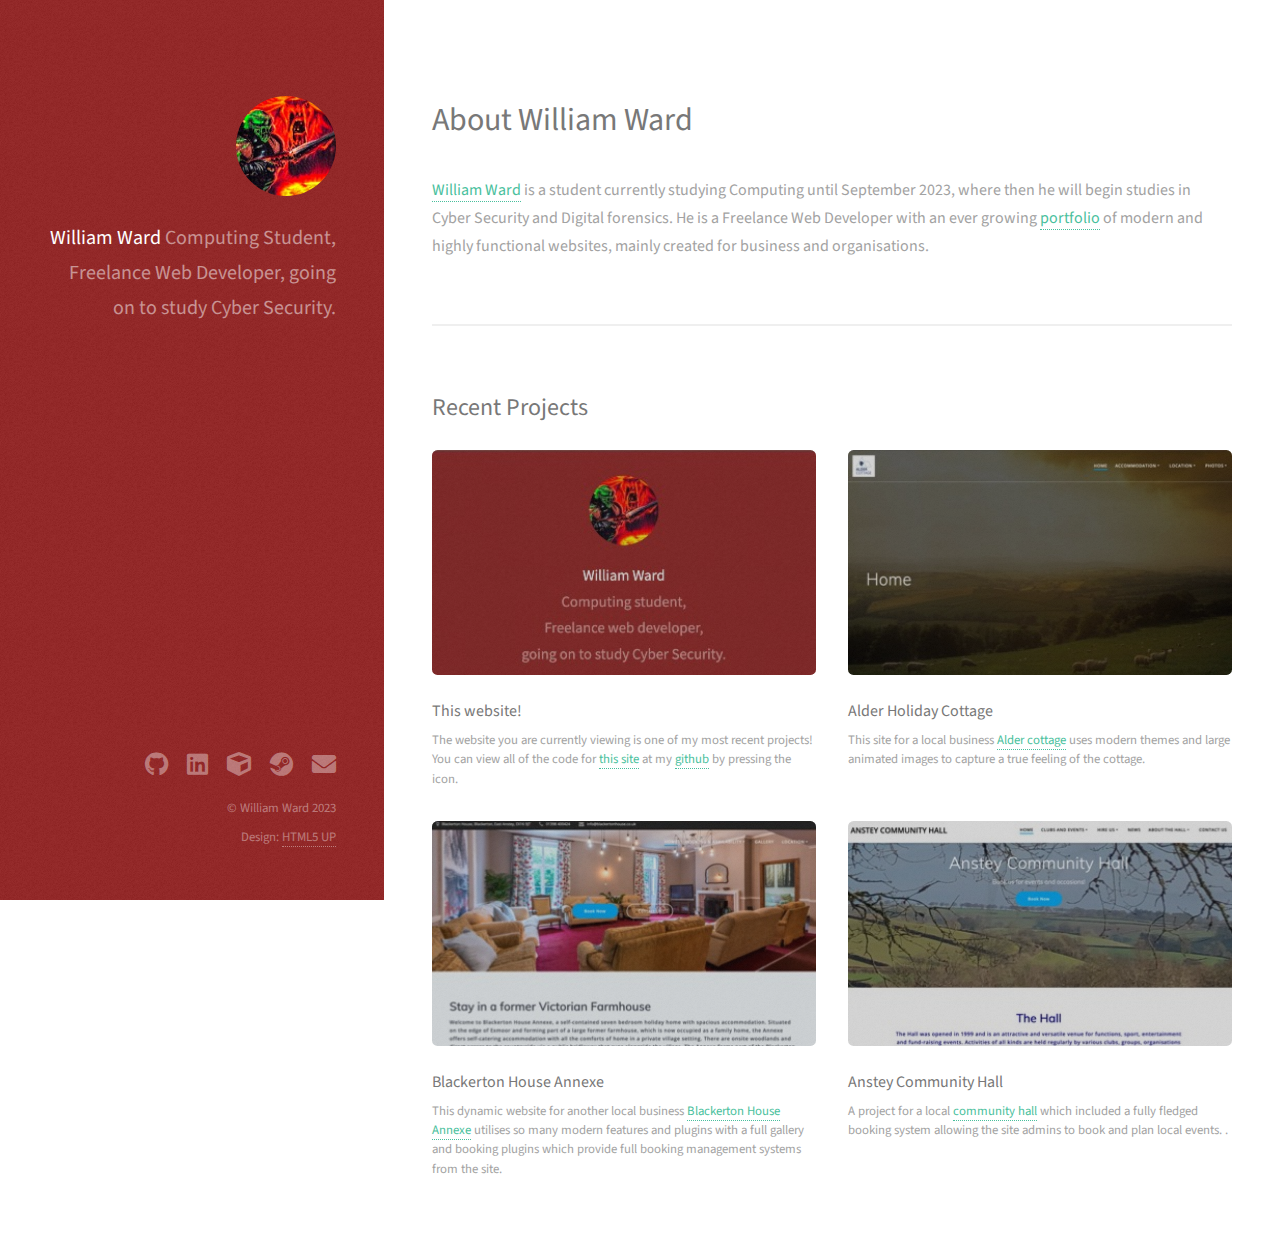
==== index.html @ eea287c0 "Update: Dark mode and icons" ====
<!DOCTYPE HTML>
<html>
	<head>
		<title>William Ward</title>
		<meta charset="utf-8" />
		<meta name="viewport" content="width=device-width, initial-scale=1, user-scalable=no" />
		<link rel="stylesheet" href="assets/css/main.css" />
	</head>
	<body class="is-preload">

		<!-- Header -->
			<header id="header">
				<div class="inner">
					<a href="#" class="image avatar"><img src="images/avatar.jpg" alt="" /></a>
					<h1><strong>William Ward</strong> <br />
					Computing Student, <br />
					Freelance Web Developer, <br />
					going on to study Cyber Security.</h1>
				</div>
			</header>

		<!-- Main -->
			<div id="main">

				<!-- One -->
					<section id="one">
						<header class="major">
							<h2>About William Ward</h2>
						</header>
						<p> <a href="https://www.linkedin.com/in/william-ward-685737277/" target="_blank" >William Ward</a> is a student currently studying Computing until September 2023, where then he will begin studies in Cyber Security and Digital forensics. He is a Freelance Web Developer with an ever growing <a href="#two">portfolio</a> of modern and highly functional websites, mainly created for business and organisations.</p>
					</section>

				<!-- Two -->
					<section id="two">
						<h2>Recent Projects</h2>
						<div class="row">
							<article class="col-6 col-12-xsmall work-item">
								<a href="images/fulls/full-thissite.jpeg" class="image fit thumb"><img src="images/thumbs/thumb-thissite.jpg" alt="This website" /></a>
								<h3>This website!</h3>
								<p>The website you are currently viewing is one of my most recent projects!<br />
								You can view all of the code for <a href="https://github.com/GrandFalloutBoy/site.will" target="_blank" >this site</a> at my <a href="https://github.com/GrandFalloutBoy" target="_blank" >github</a> by pressing the icon. </p>
							</article>
							<article class="col-6 col-12-xsmall work-item">
								<a href="images/fulls/full-alder.jpeg" class="image fit thumb"><img src="images/thumbs/thumb-alder.jpeg" alt="" /></a>
								<h3>Alder Holiday Cottage</h3>
								<p>This site for a local business <a href="https://alder-cottage.co.uk/" target="_blank" >Alder cottage</a> uses modern themes and large animated images to capture a true feeling of the cottage.</p>
							</article>
							<article class="col-6 col-12-xsmall work-item">
								<a href="images/fulls/full-blackerton.jpeg" class="image fit thumb"><img src="images/thumbs/thumb-blackerton.jpeg" alt="" /></a>
								<h3>Blackerton House Annexe</h3>
								<p>This dynamic website for another local business <a href="https://blackertonhouse.co.uk/" target="_blank" >Blackerton House Annexe</a> utilises so many modern features and plugins with a full gallery and booking plugins which provide full booking management systems from the site.</p>
							</article>
							<article class="col-6 col-12-xsmall work-item">
								<a href="images/fulls/full-anstey.jpeg" class="image fit thumb"><img src="images/thumbs/thumb-anstey.jpeg" alt="" /></a>
								<h3>Anstey Community Hall</h3>
								<p>A project for a local <a href="https://ansteycommunityhall.co.uk/" target="_blank">community hall</a> which included a fully fledged booking system allowing the site admins to book and plan local events. .</p>
							</article>
						</div>
					</section>
			</div>
		<!-- Footer -->
			<footer id="footer">
				<div class="inner">
					<script src="https://tryhackme.com/badge/921091"></script>
					<ul class="icons">
						<li><a href="https://github.com/GrandFalloutBoy" target="_blank"  class="icon brands fa-github"><span class="label">Github</span></a></li>
						<li><a href="https://www.linkedin.com/in/william-ward-685737277/" target="_blank"  class="icon brands fa-linkedin"><span class="label">Linkedin</span></a></li>
						<li><a href="https://app.hackthebox.com/profile/1517595" target="_blank"  class="icon solid fa-cube"><span class="label">HackTheBox</span></a></li>
						<li><a href="https://steamcommunity.com/id/GrandFalloutBoy/" target="_blank"  class="icon brands fa-steam"><span class="label">Steam</span></a></li>
						<li><a href="mailto:contact@willw.uk" target="_blank"  class="icon solid fa-envelope"><span class="label">Email</span></a></li>
					</ul>
					<ul class="copyright">
						<li>&copy; William Ward 2023</li><li>Design: <a href="http://html5up.net" target="_blank" >HTML5 UP</a></li>
					</ul>
				</div>
			</footer>

		<!-- Scripts -->
			<script src="assets/js/jquery.min.js"></script>
			<script src="assets/js/jquery.poptrox.min.js"></script>
			<script src="assets/js/browser.min.js"></script>
			<script src="assets/js/breakpoints.min.js"></script>
			<script src="assets/js/util.js"></script>
			<script src="assets/js/main.js"></script>

	</body>
</html>
---- assets/css/main.css ----
@import url("fontawesome-all.min.css");
@import url("https://fonts.googleapis.com/css?family=Source+Sans+Pro:400,400italic");


html, body, div, span, applet, object,
iframe, h1, h2, h3, h4, h5, h6, p, blockquote,
pre, a, abbr, acronym, address, big, cite,
code, del, dfn, em, img, ins, kbd, q, s, samp,
small, strike, strong, sub, sup, tt, var, b,
u, i, center, dl, dt, dd, ol, ul, li, fieldset,
form, label, legend, table, caption, tbody,
tfoot, thead, tr, th, td, article, aside,
canvas, details, embed, figure, figcaption,
footer, header, hgroup, menu, nav, output, ruby,
section, summary, time, mark, audio, video {
	margin: 0;
	padding: 0;
	border: 0;
	font-size: 100%;
	font: inherit;
	vertical-align: baseline;
	scroll-behavior: smooth;}

article, aside, details, figcaption, figure,
footer, header, hgroup, menu, nav, section {
	display: block;}

body {
	line-height: 1;
}

ol, ul {
	list-style: none;
}

blockquote, q {
	quotes: none;
}

	blockquote:before, blockquote:after, q:before, q:after {
		content: '';
		content: none;
	}

table {
	border-collapse: collapse;
	border-spacing: 0;
}

body {
	-webkit-text-size-adjust: none;
}

mark {
	background-color: transparent;
	color: inherit;
}

input::-moz-focus-inner {
	border: 0;
	padding: 0;
}

input, select, textarea {
	-moz-appearance: none;
	-webkit-appearance: none;
	-ms-appearance: none;
	appearance: none;
}

/* Basic */

	html {
		box-sizing: border-box;
	}

	*, *:before, *:after {
		box-sizing: inherit;
	}

	body {
		background: #ffffff;
	}
	@media (prefers-color-scheme: dark) {
		body {
		  color: #eee;
		  background: #121212;
		}

		a {
		  color: #809fff;
		}
	  }

		body.is-preload *, body.is-preload *:before, body.is-preload *:after {
			-moz-animation: none !important;
			-webkit-animation: none !important;
			-ms-animation: none !important;
			animation: none !important;
			-moz-transition: none !important;
			-webkit-transition: none !important;
			-ms-transition: none !important;
			transition: none !important;
		}

	body, input, select, textarea {
		color: #a2a2a2;
		font-family: "Source Sans Pro", Helvetica, sans-serif;
		font-size: 16pt;
		font-weight: 400;
		line-height: 1.75em;
	}

	a {
		-moz-transition: color 0.2s ease-in-out, border-color 0.2s ease-in-out;
		-webkit-transition: color 0.2s ease-in-out, border-color 0.2s ease-in-out;
		-ms-transition: color 0.2s ease-in-out, border-color 0.2s ease-in-out;
		transition: color 0.2s ease-in-out, border-color 0.2s ease-in-out;
		border-bottom: dotted 1px;
		color: #49bf9d;
		text-decoration: none;
	}

		a:hover {
			border-bottom-color: transparent;
			color: #49bf9d !important;
			text-decoration: none;
		}

	strong, b {
		color: #787878;
		font-weight: 400;
	}

	em, i {
		font-style: italic;
	}

	p {
		margin: 0 0 2em 0;
	}

	h1, h2, h3, h4, h5, h6 {
		color: #787878;
		font-weight: 400;
		line-height: 1em;
		margin: 0 0 1em 0;
	}

		h1 a, h2 a, h3 a, h4 a, h5 a, h6 a {
			color: inherit;
			text-decoration: none;
		}

	h1 {
		font-size: 2em;
		line-height: 1.5em;
	}

	h2 {
		font-size: 1.5em;
		line-height: 1.5em;
	}

	h3 {
		font-size: 1.25em;
		line-height: 1.5em;
	}

	h4 {
		font-size: 1.1em;
		line-height: 1.5em;
	}

	h5 {
		font-size: 0.9em;
		line-height: 1.5em;
	}

	h6 {
		font-size: 0.7em;
		line-height: 1.5em;
	}

	sub {
		font-size: 0.8em;
		position: relative;
		top: 0.5em;
	}

	sup {
		font-size: 0.8em;
		position: relative;
		top: -0.5em;
	}

	hr {
		border: 0;
		border-bottom: solid 2px #efefef;
		margin: 2em 0;
	}

		hr.major {
			margin: 3em 0;
		}

	blockquote {
		border-left: solid 6px #efefef;
		font-style: italic;
		margin: 0 0 2em 0;
		padding: 0.5em 0 0.5em 1.5em;
	}

	code {
		background: #f7f7f7;
		border-radius: 0.35em;
		border: solid 2px #efefef;
		font-family: "Courier New", monospace;
		font-size: 0.9em;
		margin: 0 0.25em;
		padding: 0.25em 0.65em;
	}

	pre {
		-webkit-overflow-scrolling: touch;
		font-family: "Courier New", monospace;
		font-size: 0.9em;
		margin: 0 0 2em 0;
	}

		pre code {
			display: block;
			line-height: 1.75em;
			padding: 1em 1.5em;
			overflow-x: auto;
		}

	.align-left {
		text-align: left;
	}

	.align-center {
		text-align: center;
	}

	.align-right {
		text-align: right;
	}

/* Container */

	.container {
		margin: 0 auto;
		max-width: calc(100% - 4em);
		width: 100%;
	}

		.container.xsmall {
			width: 25%;
		}

		.container.small {
			width: 50%;
		}

		.container.medium {
			width: 75%;
		}

		.container.large {
			width: 125%;
		}

		.container.xlarge {
			width: 150%;
		}

		.container.max {
			width: 100%;
		}

		@media screen and (max-width: 980px) {

			.container {
				width: 100% !important;
				max-width: 100% !important;
			}

		}

		@media screen and (max-width: 480px) {

			.container {
				max-width: calc(100% - 3em);
			}

		}

/* Row */

	.row {
		display: flex;
		flex-wrap: wrap;
		box-sizing: border-box;
		align-items: stretch;
	}

		.row > * {
			box-sizing: border-box;
		}

		.row.gtr-uniform > * > :last-child {
			margin-bottom: 0;
		}

		.row.aln-left {
			justify-content: flex-start;
		}

		.row.aln-center {
			justify-content: center;
		}

		.row.aln-right {
			justify-content: flex-end;
		}

		.row.aln-top {
			align-items: flex-start;
		}

		.row.aln-middle {
			align-items: center;
		}

		.row.aln-bottom {
			align-items: flex-end;
		}

		.row > .imp {
			order: -1;
		}

		.row > .col-1 {
			width: 8.33333%;
		}

		.row > .off-1 {
			margin-left: 8.33333%;
		}

		.row > .col-2 {
			width: 16.66667%;
		}

		.row > .off-2 {
			margin-left: 16.66667%;
		}

		.row > .col-3 {
			width: 25%;
		}

		.row > .off-3 {
			margin-left: 25%;
		}

		.row > .col-4 {
			width: 33.33333%;
		}

		.row > .off-4 {
			margin-left: 33.33333%;
		}

		.row > .col-5 {
			width: 41.66667%;
		}

		.row > .off-5 {
			margin-left: 41.66667%;
		}

		.row > .col-6 {
			width: 50%;
		}

		.row > .off-6 {
			margin-left: 50%;
		}

		.row > .col-7 {
			width: 58.33333%;
		}

		.row > .off-7 {
			margin-left: 58.33333%;
		}

		.row > .col-8 {
			width: 66.66667%;
		}

		.row > .off-8 {
			margin-left: 66.66667%;
		}

		.row > .col-9 {
			width: 75%;
		}

		.row > .off-9 {
			margin-left: 75%;
		}

		.row > .col-10 {
			width: 83.33333%;
		}

		.row > .off-10 {
			margin-left: 83.33333%;
		}

		.row > .col-11 {
			width: 91.66667%;
		}

		.row > .off-11 {
			margin-left: 91.66667%;
		}

		.row > .col-12 {
			width: 100%;
		}

		.row > .off-12 {
			margin-left: 100%;
		}

		.row.gtr-0 {
			margin-top: 0;
			margin-left: 0em;
		}

			.row.gtr-0 > * {
				padding: 0 0 0 0em;
			}

			.row.gtr-0.gtr-uniform {
				margin-top: 0em;
			}

				.row.gtr-0.gtr-uniform > * {
					padding-top: 0em;
				}

		.row.gtr-25 {
			margin-top: 0;
			margin-left: -0.625em;
		}

			.row.gtr-25 > * {
				padding: 0 0 0 0.625em;
			}

			.row.gtr-25.gtr-uniform {
				margin-top: -0.625em;
			}

				.row.gtr-25.gtr-uniform > * {
					padding-top: 0.625em;
				}

		.row.gtr-50 {
			margin-top: 0;
			margin-left: -1.25em;
		}

			.row.gtr-50 > * {
				padding: 0 0 0 1.25em;
			}

			.row.gtr-50.gtr-uniform {
				margin-top: -1.25em;
			}

				.row.gtr-50.gtr-uniform > * {
					padding-top: 1.25em;
				}

		.row {
			margin-top: 0;
			margin-left: -2.5em;
		}

			.row > * {
				padding: 0 0 0 2.5em;
			}

			.row.gtr-uniform {
				margin-top: -2.5em;
			}

				.row.gtr-uniform > * {
					padding-top: 2.5em;
				}

		.row.gtr-150 {
			margin-top: 0;
			margin-left: -3.75em;
		}

			.row.gtr-150 > * {
				padding: 0 0 0 3.75em;
			}

			.row.gtr-150.gtr-uniform {
				margin-top: -3.75em;
			}

				.row.gtr-150.gtr-uniform > * {
					padding-top: 3.75em;
				}

		.row.gtr-200 {
			margin-top: 0;
			margin-left: -5em;
		}

			.row.gtr-200 > * {
				padding: 0 0 0 5em;
			}

			.row.gtr-200.gtr-uniform {
				margin-top: -5em;
			}

				.row.gtr-200.gtr-uniform > * {
					padding-top: 5em;
				}

		@media screen and (max-width: 1800px) {

			.row {
				display: flex;
				flex-wrap: wrap;
				box-sizing: border-box;
				align-items: stretch;
			}

				.row > * {
					box-sizing: border-box;
				}

				.row.gtr-uniform > * > :last-child {
					margin-bottom: 0;
				}

				.row.aln-left {
					justify-content: flex-start;
				}

				.row.aln-center {
					justify-content: center;
				}

				.row.aln-right {
					justify-content: flex-end;
				}

				.row.aln-top {
					align-items: flex-start;
				}

				.row.aln-middle {
					align-items: center;
				}

				.row.aln-bottom {
					align-items: flex-end;
				}

				.row > .imp-xlarge {
					order: -1;
				}

				.row > .col-1-xlarge {
					width: 8.33333%;
				}

				.row > .off-1-xlarge {
					margin-left: 8.33333%;
				}

				.row > .col-2-xlarge {
					width: 16.66667%;
				}

				.row > .off-2-xlarge {
					margin-left: 16.66667%;
				}

				.row > .col-3-xlarge {
					width: 25%;
				}

				.row > .off-3-xlarge {
					margin-left: 25%;
				}

				.row > .col-4-xlarge {
					width: 33.33333%;
				}

				.row > .off-4-xlarge {
					margin-left: 33.33333%;
				}

				.row > .col-5-xlarge {
					width: 41.66667%;
				}

				.row > .off-5-xlarge {
					margin-left: 41.66667%;
				}

				.row > .col-6-xlarge {
					width: 50%;
				}

				.row > .off-6-xlarge {
					margin-left: 50%;
				}

				.row > .col-7-xlarge {
					width: 58.33333%;
				}

				.row > .off-7-xlarge {
					margin-left: 58.33333%;
				}

				.row > .col-8-xlarge {
					width: 66.66667%;
				}

				.row > .off-8-xlarge {
					margin-left: 66.66667%;
				}

				.row > .col-9-xlarge {
					width: 75%;
				}

				.row > .off-9-xlarge {
					margin-left: 75%;
				}

				.row > .col-10-xlarge {
					width: 83.33333%;
				}

				.row > .off-10-xlarge {
					margin-left: 83.33333%;
				}

				.row > .col-11-xlarge {
					width: 91.66667%;
				}

				.row > .off-11-xlarge {
					margin-left: 91.66667%;
				}

				.row > .col-12-xlarge {
					width: 100%;
				}

				.row > .off-12-xlarge {
					margin-left: 100%;
				}

				.row.gtr-0 {
					margin-top: 0;
					margin-left: 0em;
				}

					.row.gtr-0 > * {
						padding: 0 0 0 0em;
					}

					.row.gtr-0.gtr-uniform {
						margin-top: 0em;
					}

						.row.gtr-0.gtr-uniform > * {
							padding-top: 0em;
						}

				.row.gtr-25 {
					margin-top: 0;
					margin-left: -0.625em;
				}

					.row.gtr-25 > * {
						padding: 0 0 0 0.625em;
					}

					.row.gtr-25.gtr-uniform {
						margin-top: -0.625em;
					}

						.row.gtr-25.gtr-uniform > * {
							padding-top: 0.625em;
						}

				.row.gtr-50 {
					margin-top: 0;
					margin-left: -1.25em;
				}

					.row.gtr-50 > * {
						padding: 0 0 0 1.25em;
					}

					.row.gtr-50.gtr-uniform {
						margin-top: -1.25em;
					}

						.row.gtr-50.gtr-uniform > * {
							padding-top: 1.25em;
						}

				.row {
					margin-top: 0;
					margin-left: -2.5em;
				}

					.row > * {
						padding: 0 0 0 2.5em;
					}

					.row.gtr-uniform {
						margin-top: -2.5em;
					}

						.row.gtr-uniform > * {
							padding-top: 2.5em;
						}

				.row.gtr-150 {
					margin-top: 0;
					margin-left: -3.75em;
				}

					.row.gtr-150 > * {
						padding: 0 0 0 3.75em;
					}

					.row.gtr-150.gtr-uniform {
						margin-top: -3.75em;
					}

						.row.gtr-150.gtr-uniform > * {
							padding-top: 3.75em;
						}

				.row.gtr-200 {
					margin-top: 0;
					margin-left: -5em;
				}

					.row.gtr-200 > * {
						padding: 0 0 0 5em;
					}

					.row.gtr-200.gtr-uniform {
						margin-top: -5em;
					}

						.row.gtr-200.gtr-uniform > * {
							padding-top: 5em;
						}

		}

		@media screen and (max-width: 1280px) {

			.row {
				display: flex;
				flex-wrap: wrap;
				box-sizing: border-box;
				align-items: stretch;
			}

				.row > * {
					box-sizing: border-box;
				}

				.row.gtr-uniform > * > :last-child {
					margin-bottom: 0;
				}

				.row.aln-left {
					justify-content: flex-start;
				}

				.row.aln-center {
					justify-content: center;
				}

				.row.aln-right {
					justify-content: flex-end;
				}

				.row.aln-top {
					align-items: flex-start;
				}

				.row.aln-middle {
					align-items: center;
				}

				.row.aln-bottom {
					align-items: flex-end;
				}

				.row > .imp-large {
					order: -1;
				}

				.row > .col-1-large {
					width: 8.33333%;
				}

				.row > .off-1-large {
					margin-left: 8.33333%;
				}

				.row > .col-2-large {
					width: 16.66667%;
				}

				.row > .off-2-large {
					margin-left: 16.66667%;
				}

				.row > .col-3-large {
					width: 25%;
				}

				.row > .off-3-large {
					margin-left: 25%;
				}

				.row > .col-4-large {
					width: 33.33333%;
				}

				.row > .off-4-large {
					margin-left: 33.33333%;
				}

				.row > .col-5-large {
					width: 41.66667%;
				}

				.row > .off-5-large {
					margin-left: 41.66667%;
				}

				.row > .col-6-large {
					width: 50%;
				}

				.row > .off-6-large {
					margin-left: 50%;
				}

				.row > .col-7-large {
					width: 58.33333%;
				}

				.row > .off-7-large {
					margin-left: 58.33333%;
				}

				.row > .col-8-large {
					width: 66.66667%;
				}

				.row > .off-8-large {
					margin-left: 66.66667%;
				}

				.row > .col-9-large {
					width: 75%;
				}

				.row > .off-9-large {
					margin-left: 75%;
				}

				.row > .col-10-large {
					width: 83.33333%;
				}

				.row > .off-10-large {
					margin-left: 83.33333%;
				}

				.row > .col-11-large {
					width: 91.66667%;
				}

				.row > .off-11-large {
					margin-left: 91.66667%;
				}

				.row > .col-12-large {
					width: 100%;
				}

				.row > .off-12-large {
					margin-left: 100%;
				}

				.row.gtr-0 {
					margin-top: 0;
					margin-left: 0em;
				}

					.row.gtr-0 > * {
						padding: 0 0 0 0em;
					}

					.row.gtr-0.gtr-uniform {
						margin-top: 0em;
					}

						.row.gtr-0.gtr-uniform > * {
							padding-top: 0em;
						}

				.row.gtr-25 {
					margin-top: 0;
					margin-left: -0.5em;
				}

					.row.gtr-25 > * {
						padding: 0 0 0 0.5em;
					}

					.row.gtr-25.gtr-uniform {
						margin-top: -0.5em;
					}

						.row.gtr-25.gtr-uniform > * {
							padding-top: 0.5em;
						}

				.row.gtr-50 {
					margin-top: 0;
					margin-left: -1em;
				}

					.row.gtr-50 > * {
						padding: 0 0 0 1em;
					}

					.row.gtr-50.gtr-uniform {
						margin-top: -1em;
					}

						.row.gtr-50.gtr-uniform > * {
							padding-top: 1em;
						}

				.row {
					margin-top: 0;
					margin-left: -2em;
				}

					.row > * {
						padding: 0 0 0 2em;
					}

					.row.gtr-uniform {
						margin-top: -2em;
					}

						.row.gtr-uniform > * {
							padding-top: 2em;
						}

				.row.gtr-150 {
					margin-top: 0;
					margin-left: -3em;
				}

					.row.gtr-150 > * {
						padding: 0 0 0 3em;
					}

					.row.gtr-150.gtr-uniform {
						margin-top: -3em;
					}

						.row.gtr-150.gtr-uniform > * {
							padding-top: 3em;
						}

				.row.gtr-200 {
					margin-top: 0;
					margin-left: -4em;
				}

					.row.gtr-200 > * {
						padding: 0 0 0 4em;
					}

					.row.gtr-200.gtr-uniform {
						margin-top: -4em;
					}

						.row.gtr-200.gtr-uniform > * {
							padding-top: 4em;
						}

		}

		@media screen and (max-width: 980px) {

			.row {
				display: flex;
				flex-wrap: wrap;
				box-sizing: border-box;
				align-items: stretch;
			}

				.row > * {
					box-sizing: border-box;
				}

				.row.gtr-uniform > * > :last-child {
					margin-bottom: 0;
				}

				.row.aln-left {
					justify-content: flex-start;
				}

				.row.aln-center {
					justify-content: center;
				}

				.row.aln-right {
					justify-content: flex-end;
				}

				.row.aln-top {
					align-items: flex-start;
				}

				.row.aln-middle {
					align-items: center;
				}

				.row.aln-bottom {
					align-items: flex-end;
				}

				.row > .imp-medium {
					order: -1;
				}

				.row > .col-1-medium {
					width: 8.33333%;
				}

				.row > .off-1-medium {
					margin-left: 8.33333%;
				}

				.row > .col-2-medium {
					width: 16.66667%;
				}

				.row > .off-2-medium {
					margin-left: 16.66667%;
				}

				.row > .col-3-medium {
					width: 25%;
				}

				.row > .off-3-medium {
					margin-left: 25%;
				}

				.row > .col-4-medium {
					width: 33.33333%;
				}

				.row > .off-4-medium {
					margin-left: 33.33333%;
				}

				.row > .col-5-medium {
					width: 41.66667%;
				}

				.row > .off-5-medium {
					margin-left: 41.66667%;
				}

				.row > .col-6-medium {
					width: 50%;
				}

				.row > .off-6-medium {
					margin-left: 50%;
				}

				.row > .col-7-medium {
					width: 58.33333%;
				}

				.row > .off-7-medium {
					margin-left: 58.33333%;
				}

				.row > .col-8-medium {
					width: 66.66667%;
				}

				.row > .off-8-medium {
					margin-left: 66.66667%;
				}

				.row > .col-9-medium {
					width: 75%;
				}

				.row > .off-9-medium {
					margin-left: 75%;
				}

				.row > .col-10-medium {
					width: 83.33333%;
				}

				.row > .off-10-medium {
					margin-left: 83.33333%;
				}

				.row > .col-11-medium {
					width: 91.66667%;
				}

				.row > .off-11-medium {
					margin-left: 91.66667%;
				}

				.row > .col-12-medium {
					width: 100%;
				}

				.row > .off-12-medium {
					margin-left: 100%;
				}

				.row.gtr-0 {
					margin-top: 0;
					margin-left: 0em;
				}

					.row.gtr-0 > * {
						padding: 0 0 0 0em;
					}

					.row.gtr-0.gtr-uniform {
						margin-top: 0em;
					}

						.row.gtr-0.gtr-uniform > * {
							padding-top: 0em;
						}

				.row.gtr-25 {
					margin-top: 0;
					margin-left: -0.5em;
				}

					.row.gtr-25 > * {
						padding: 0 0 0 0.5em;
					}

					.row.gtr-25.gtr-uniform {
						margin-top: -0.5em;
					}

						.row.gtr-25.gtr-uniform > * {
							padding-top: 0.5em;
						}

				.row.gtr-50 {
					margin-top: 0;
					margin-left: -1em;
				}

					.row.gtr-50 > * {
						padding: 0 0 0 1em;
					}

					.row.gtr-50.gtr-uniform {
						margin-top: -1em;
					}

						.row.gtr-50.gtr-uniform > * {
							padding-top: 1em;
						}

				.row {
					margin-top: 0;
					margin-left: -2em;
				}

					.row > * {
						padding: 0 0 0 2em;
					}

					.row.gtr-uniform {
						margin-top: -2em;
					}

						.row.gtr-uniform > * {
							padding-top: 2em;
						}

				.row.gtr-150 {
					margin-top: 0;
					margin-left: -3em;
				}

					.row.gtr-150 > * {
						padding: 0 0 0 3em;
					}

					.row.gtr-150.gtr-uniform {
						margin-top: -3em;
					}

						.row.gtr-150.gtr-uniform > * {
							padding-top: 3em;
						}

				.row.gtr-200 {
					margin-top: 0;
					margin-left: -4em;
				}

					.row.gtr-200 > * {
						padding: 0 0 0 4em;
					}

					.row.gtr-200.gtr-uniform {
						margin-top: -4em;
					}

						.row.gtr-200.gtr-uniform > * {
							padding-top: 4em;
						}

		}

		@media screen and (max-width: 736px) {

			.row {
				display: flex;
				flex-wrap: wrap;
				box-sizing: border-box;
				align-items: stretch;
			}

				.row > * {
					box-sizing: border-box;
				}

				.row.gtr-uniform > * > :last-child {
					margin-bottom: 0;
				}

				.row.aln-left {
					justify-content: flex-start;
				}

				.row.aln-center {
					justify-content: center;
				}

				.row.aln-right {
					justify-content: flex-end;
				}

				.row.aln-top {
					align-items: flex-start;
				}

				.row.aln-middle {
					align-items: center;
				}

				.row.aln-bottom {
					align-items: flex-end;
				}

				.row > .imp-small {
					order: -1;
				}

				.row > .col-1-small {
					width: 8.33333%;
				}

				.row > .off-1-small {
					margin-left: 8.33333%;
				}

				.row > .col-2-small {
					width: 16.66667%;
				}

				.row > .off-2-small {
					margin-left: 16.66667%;
				}

				.row > .col-3-small {
					width: 25%;
				}

				.row > .off-3-small {
					margin-left: 25%;
				}

				.row > .col-4-small {
					width: 33.33333%;
				}

				.row > .off-4-small {
					margin-left: 33.33333%;
				}

				.row > .col-5-small {
					width: 41.66667%;
				}

				.row > .off-5-small {
					margin-left: 41.66667%;
				}

				.row > .col-6-small {
					width: 50%;
				}

				.row > .off-6-small {
					margin-left: 50%;
				}

				.row > .col-7-small {
					width: 58.33333%;
				}

				.row > .off-7-small {
					margin-left: 58.33333%;
				}

				.row > .col-8-small {
					width: 66.66667%;
				}

				.row > .off-8-small {
					margin-left: 66.66667%;
				}

				.row > .col-9-small {
					width: 75%;
				}

				.row > .off-9-small {
					margin-left: 75%;
				}

				.row > .col-10-small {
					width: 83.33333%;
				}

				.row > .off-10-small {
					margin-left: 83.33333%;
				}

				.row > .col-11-small {
					width: 91.66667%;
				}

				.row > .off-11-small {
					margin-left: 91.66667%;
				}

				.row > .col-12-small {
					width: 100%;
				}

				.row > .off-12-small {
					margin-left: 100%;
				}

				.row.gtr-0 {
					margin-top: 0;
					margin-left: 0em;
				}

					.row.gtr-0 > * {
						padding: 0 0 0 0em;
					}

					.row.gtr-0.gtr-uniform {
						margin-top: 0em;
					}

						.row.gtr-0.gtr-uniform > * {
							padding-top: 0em;
						}

				.row.gtr-25 {
					margin-top: 0;
					margin-left: -0.375em;
				}

					.row.gtr-25 > * {
						padding: 0 0 0 0.375em;
					}

					.row.gtr-25.gtr-uniform {
						margin-top: -0.375em;
					}

						.row.gtr-25.gtr-uniform > * {
							padding-top: 0.375em;
						}

				.row.gtr-50 {
					margin-top: 0;
					margin-left: -0.75em;
				}

					.row.gtr-50 > * {
						padding: 0 0 0 0.75em;
					}

					.row.gtr-50.gtr-uniform {
						margin-top: -0.75em;
					}

						.row.gtr-50.gtr-uniform > * {
							padding-top: 0.75em;
						}

				.row {
					margin-top: 0;
					margin-left: -1.5em;
				}

					.row > * {
						padding: 0 0 0 1.5em;
					}

					.row.gtr-uniform {
						margin-top: -1.5em;
					}

						.row.gtr-uniform > * {
							padding-top: 1.5em;
						}

				.row.gtr-150 {
					margin-top: 0;
					margin-left: -2.25em;
				}

					.row.gtr-150 > * {
						padding: 0 0 0 2.25em;
					}

					.row.gtr-150.gtr-uniform {
						margin-top: -2.25em;
					}

						.row.gtr-150.gtr-uniform > * {
							padding-top: 2.25em;
						}

				.row.gtr-200 {
					margin-top: 0;
					margin-left: -3em;
				}

					.row.gtr-200 > * {
						padding: 0 0 0 3em;
					}

					.row.gtr-200.gtr-uniform {
						margin-top: -3em;
					}

						.row.gtr-200.gtr-uniform > * {
							padding-top: 3em;
						}

		}

		@media screen and (max-width: 480px) {

			.row {
				display: flex;
				flex-wrap: wrap;
				box-sizing: border-box;
				align-items: stretch;
			}

				.row > * {
					box-sizing: border-box;
				}

				.row.gtr-uniform > * > :last-child {
					margin-bottom: 0;
				}

				.row.aln-left {
					justify-content: flex-start;
				}

				.row.aln-center {
					justify-content: center;
				}

				.row.aln-right {
					justify-content: flex-end;
				}

				.row.aln-top {
					align-items: flex-start;
				}

				.row.aln-middle {
					align-items: center;
				}

				.row.aln-bottom {
					align-items: flex-end;
				}

				.row > .imp-xsmall {
					order: -1;
				}

				.row > .col-1-xsmall {
					width: 8.33333%;
				}

				.row > .off-1-xsmall {
					margin-left: 8.33333%;
				}

				.row > .col-2-xsmall {
					width: 16.66667%;
				}

				.row > .off-2-xsmall {
					margin-left: 16.66667%;
				}

				.row > .col-3-xsmall {
					width: 25%;
				}

				.row > .off-3-xsmall {
					margin-left: 25%;
				}

				.row > .col-4-xsmall {
					width: 33.33333%;
				}

				.row > .off-4-xsmall {
					margin-left: 33.33333%;
				}

				.row > .col-5-xsmall {
					width: 41.66667%;
				}

				.row > .off-5-xsmall {
					margin-left: 41.66667%;
				}

				.row > .col-6-xsmall {
					width: 50%;
				}

				.row > .off-6-xsmall {
					margin-left: 50%;
				}

				.row > .col-7-xsmall {
					width: 58.33333%;
				}

				.row > .off-7-xsmall {
					margin-left: 58.33333%;
				}

				.row > .col-8-xsmall {
					width: 66.66667%;
				}

				.row > .off-8-xsmall {
					margin-left: 66.66667%;
				}

				.row > .col-9-xsmall {
					width: 75%;
				}

				.row > .off-9-xsmall {
					margin-left: 75%;
				}

				.row > .col-10-xsmall {
					width: 83.33333%;
				}

				.row > .off-10-xsmall {
					margin-left: 83.33333%;
				}

				.row > .col-11-xsmall {
					width: 91.66667%;
				}

				.row > .off-11-xsmall {
					margin-left: 91.66667%;
				}

				.row > .col-12-xsmall {
					width: 100%;
				}

				.row > .off-12-xsmall {
					margin-left: 100%;
				}

				.row.gtr-0 {
					margin-top: 0;
					margin-left: 0em;
				}

					.row.gtr-0 > * {
						padding: 0 0 0 0em;
					}

					.row.gtr-0.gtr-uniform {
						margin-top: 0em;
					}

						.row.gtr-0.gtr-uniform > * {
							padding-top: 0em;
						}

				.row.gtr-25 {
					margin-top: 0;
					margin-left: -0.375em;
				}

					.row.gtr-25 > * {
						padding: 0 0 0 0.375em;
					}

					.row.gtr-25.gtr-uniform {
						margin-top: -0.375em;
					}

						.row.gtr-25.gtr-uniform > * {
							padding-top: 0.375em;
						}

				.row.gtr-50 {
					margin-top: 0;
					margin-left: -0.75em;
				}

					.row.gtr-50 > * {
						padding: 0 0 0 0.75em;
					}

					.row.gtr-50.gtr-uniform {
						margin-top: -0.75em;
					}

						.row.gtr-50.gtr-uniform > * {
							padding-top: 0.75em;
						}

				.row {
					margin-top: 0;
					margin-left: -1.5em;
				}

					.row > * {
						padding: 0 0 0 1.5em;
					}

					.row.gtr-uniform {
						margin-top: -1.5em;
					}

						.row.gtr-uniform > * {
							padding-top: 1.5em;
						}

				.row.gtr-150 {
					margin-top: 0;
					margin-left: -2.25em;
				}

					.row.gtr-150 > * {
						padding: 0 0 0 2.25em;
					}

					.row.gtr-150.gtr-uniform {
						margin-top: -2.25em;
					}

						.row.gtr-150.gtr-uniform > * {
							padding-top: 2.25em;
						}

				.row.gtr-200 {
					margin-top: 0;
					margin-left: -3em;
				}

					.row.gtr-200 > * {
						padding: 0 0 0 3em;
					}

					.row.gtr-200.gtr-uniform {
						margin-top: -3em;
					}

						.row.gtr-200.gtr-uniform > * {
							padding-top: 3em;
						}

		}

/* Section/Article */

	section.special, article.special {
		text-align: center;
	}

	header p {
		color: #b2b2b2;
		position: relative;
		margin: 0 0 1.5em 0;
	}

	header h2 + p {
		font-size: 1.25em;
		margin-top: -1em;
		line-height: 1.5em;
	}

	header h3 + p {
		font-size: 1.1em;
		margin-top: -0.8em;
		line-height: 1.5em;
	}

	header h4 + p,
	header h5 + p,
	header h6 + p {
		font-size: 0.9em;
		margin-top: -0.6em;
		line-height: 1.5em;
	}

	header.major h2 {
		font-size: 2em;
	}

/* Form */

	form {
		margin: 0 0 2em 0;
	}

	label {
		color: #787878;
		display: block;
		font-size: 0.9em;
		font-weight: 400;
		margin: 0 0 1em 0;
	}

	input[type="text"],
	input[type="password"],
	input[type="email"],
	select,
	textarea {
		-moz-appearance: none;
		-webkit-appearance: none;
		-ms-appearance: none;
		appearance: none;
		background: #f7f7f7;
		border-radius: 0.35em;
		border: solid 2px transparent;
		color: inherit;
		display: block;
		outline: 0;
		padding: 0 0.75em;
		text-decoration: none;
		width: 100%;
	}

		input[type="text"]:invalid,
		input[type="password"]:invalid,
		input[type="email"]:invalid,
		select:invalid,
		textarea:invalid {
			box-shadow: none;
		}

		input[type="text"]:focus,
		input[type="password"]:focus,
		input[type="email"]:focus,
		select:focus,
		textarea:focus {
			border-color: #49bf9d;
		}

	select {
		background-image: url("data:image/svg+xml;charset=utf8,%3Csvg xmlns='http://www.w3.org/2000/svg' width='40' height='40' preserveAspectRatio='none' viewBox='0 0 40 40'%3E%3Cpath d='M9.4,12.3l10.4,10.4l10.4-10.4c0.2-0.2,0.5-0.4,0.9-0.4c0.3,0,0.6,0.1,0.9,0.4l3.3,3.3c0.2,0.2,0.4,0.5,0.4,0.9 c0,0.4-0.1,0.6-0.4,0.9L20.7,31.9c-0.2,0.2-0.5,0.4-0.9,0.4c-0.3,0-0.6-0.1-0.9-0.4L4.3,17.3c-0.2-0.2-0.4-0.5-0.4-0.9 c0-0.4,0.1-0.6,0.4-0.9l3.3-3.3c0.2-0.2,0.5-0.4,0.9-0.4S9.1,12.1,9.4,12.3z' fill='%23dfdfdf' /%3E%3C/svg%3E");
		background-size: 1.25rem;
		background-repeat: no-repeat;
		background-position: calc(100% - 1rem) center;
		height: 2.75em;
		padding-right: 2.75em;
		text-overflow: ellipsis;
	}

		select option {
			color: #787878;
			background: #fff;
		}

		select:focus::-ms-value {
			background-color: transparent;
		}

		select::-ms-expand {
			display: none;
		}

	input[type="text"],
	input[type="password"],
	input[type="email"],
	select {
		height: 2.75em;
	}

	textarea {
		padding: 0.75em;
	}

	input[type="checkbox"],
	input[type="radio"] {
		-moz-appearance: none;
		-webkit-appearance: none;
		-ms-appearance: none;
		appearance: none;
		display: block;
		float: left;
		margin-right: -2em;
		opacity: 0;
		width: 1em;
		z-index: -1;
	}

		input[type="checkbox"] + label,
		input[type="radio"] + label {
			text-decoration: none;
			color: #a2a2a2;
			cursor: pointer;
			display: inline-block;
			font-size: 1em;
			font-weight: 400;
			padding-left: 2.4em;
			padding-right: 0.75em;
			position: relative;
		}

			input[type="checkbox"] + label:before,
			input[type="radio"] + label:before {
				-moz-osx-font-smoothing: grayscale;
				-webkit-font-smoothing: antialiased;
				display: inline-block;
				font-style: normal;
				font-variant: normal;
				text-rendering: auto;
				line-height: 1;
				text-transform: none !important;
				font-family: 'Font Awesome 5 Free';
				font-weight: 900;
			}

			input[type="checkbox"] + label:before,
			input[type="radio"] + label:before {
				background: #f7f7f7;
				border-radius: 0.35em;
				border: solid 2px transparent;
				content: '';
				display: inline-block;
				font-size: 0.8em;
				height: 2.0625em;
				left: 0;
				line-height: 1.85625em;
				position: absolute;
				text-align: center;
				top: 0;
				width: 2.0625em;
			}

		input[type="checkbox"]:checked + label:before,
		input[type="radio"]:checked + label:before {
			background: #787878;
			border-color: #787878;
			color: #fff;
			content: '\f00c';
		}

		input[type="checkbox"]:focus + label:before,
		input[type="radio"]:focus + label:before {
			border-color: #49bf9d;
		}

	input[type="checkbox"] + label:before {
		border-radius: 0.35em;
	}

	input[type="radio"] + label:before {
		border-radius: 100%;
	}

	::-webkit-input-placeholder {
		color: #b2b2b2 !important;
		opacity: 1.0;
	}

	:-moz-placeholder {
		color: #b2b2b2 !important;
		opacity: 1.0;
	}

	::-moz-placeholder {
		color: #b2b2b2 !important;
		opacity: 1.0;
	}

	:-ms-input-placeholder {
		color: #b2b2b2 !important;
		opacity: 1.0;
	}

/* Box */

	.box {
		border-radius: 0.35em;
		border: solid 2px #efefef;
		margin-bottom: 2em;
		padding: 1.5em;
	}

		.box > :last-child,
		.box > :last-child > :last-child,
		.box > :last-child > :last-child > :last-child {
			margin-bottom: 0;
		}

		.box.alt {
			border: 0;
			border-radius: 0;
			padding: 0;
		}

/* Icon */

	.icon {
		text-decoration: none;
		border-bottom: none;
		position: relative;
	}

		.icon:before {
			-moz-osx-font-smoothing: grayscale;
			-webkit-font-smoothing: antialiased;
			display: inline-block;
			font-style: normal;
			font-variant: normal;
			text-rendering: auto;
			line-height: 1;
			text-transform: none !important;
			font-family: 'Font Awesome 5 Free';
			font-weight: 400;
		}

		.icon > .label {
			display: none;
		}

		.icon:before {
			line-height: inherit;
		}

		.icon.solid:before {
			font-weight: 900;
		}

		.icon.brands:before {
			font-family: 'Font Awesome 5 Brands';
		}

/* Image */

	.image {
		border-radius: 0.35em;
		border: 0;
		display: inline-block;
		position: relative;
	}

		.image:before {
			-moz-transition: opacity 0.2s ease-in-out;
			-webkit-transition: opacity 0.2s ease-in-out;
			-ms-transition: opacity 0.2s ease-in-out;
			transition: opacity 0.2s ease-in-out;
			background: url("images/overlay.png");
			border-radius: 0.35em;
			content: '';
			display: block;
			height: 100%;
			left: 0;
			opacity: 0.5;
			position: absolute;
			top: 0;
			width: 100%;
		}

		.image.thumb {
			text-align: center;
		}

			.image.thumb:after {
				-moz-transition: opacity 0.2s ease-in-out;
				-webkit-transition: opacity 0.2s ease-in-out;
				-ms-transition: opacity 0.2s ease-in-out;
				transition: opacity 0.2s ease-in-out;
				border-radius: 0.35em;
				border: solid 3px rgba(255, 255, 255, 0.5);
				color: #fff;
				content: 'View';
				display: inline-block;
				font-size: 0.8em;
				font-weight: 400;
				left: 50%;
				line-height: 2.25em;
				margin: -1.25em 0 0 -3em;
				opacity: 0;
				padding: 0 1.5em;
				position: absolute;
				text-align: center;
				text-decoration: none;
				top: 50%;
				white-space: nowrap;
			}

			.image.thumb:hover:after {
				opacity: 1.0;
			}

			.image.thumb:hover:before {
				background: url("images/overlay.png"), url("images/overlay.png");
				opacity: 1.0;
			}

		.image img {
			border-radius: 0.35em;
			display: block;
		}

		.image.left {
			float: left;
			margin: 0 1.5em 1em 0;
			top: 0.25em;
		}

		.image.right {
			float: right;
			margin: 0 0 1em 1.5em;
			top: 0.25em;
		}

		.image.left, .image.right {
			max-width: 40%;
		}

			.image.left img, .image.right img {
				width: 100%;
			}

		.image.fit {
			display: block;
			margin: 0 0 2em 0;
			width: 100%;
		}

			.image.fit img {
				width: 100%;
			}

		.image.avatar {
			border-radius: 100%;
		}

			.image.avatar:before {
				display: none;
			}

			.image.avatar img {
				border-radius: 100%;
				width: 100%;
			}

/* List */

	ol {
		list-style: decimal;
		margin: 0 0 2em 0;
		padding-left: 1.25em;
	}

		ol li {
			padding-left: 0.25em;
		}

	ul {
		list-style: disc;
		margin: 0 0 2em 0;
		padding-left: 1em;
	}

		ul li {
			padding-left: 0.5em;
		}

		ul.alt {
			list-style: none;
			padding-left: 0;
		}

			ul.alt li {
				border-top: solid 2px #efefef;
				padding: 0.5em 0;
			}

				ul.alt li:first-child {
					border-top: 0;
					padding-top: 0;
				}

	dl {
		margin: 0 0 2em 0;
	}

/* Icons */

	ul.icons {
		cursor: default;
		list-style: none;
		padding-left: 0;
	}

		ul.icons li {
			display: inline-block;
			padding: 0 1em 0 0;
		}

			ul.icons li:last-child {
				padding-right: 0;
			}

			ul.icons li .icon:before {
				font-size: 1.5em;
			}

/* Labeled Icons */

	ul.labeled-icons {
		list-style: none;
		padding: 0;
	}

		ul.labeled-icons li {
			line-height: 1.75em;
			margin: 1.5em 0 0 0;
			padding-left: 2.25em;
			position: relative;
		}

			ul.labeled-icons li:first-child {
				margin-top: 0;
			}

			ul.labeled-icons li a {
				color: inherit;
			}

			ul.labeled-icons li h3 {
				color: #b2b2b2;
				left: 0;
				position: absolute;
				text-align: center;
				top: 0;
				width: 1em;
			}

/* Actions */

	ul.actions {
		display: -moz-flex;
		display: -webkit-flex;
		display: -ms-flex;
		display: flex;
		cursor: default;
		list-style: none;
		margin-left: -1em;
		padding-left: 0;
	}

		ul.actions li {
			padding: 0 0 0 1em;
			vertical-align: middle;
		}

		ul.actions.special {
			-moz-justify-content: center;
			-webkit-justify-content: center;
			-ms-justify-content: center;
			justify-content: center;
			width: 100%;
			margin-left: 0;
		}

			ul.actions.special li:first-child {
				padding-left: 0;
			}

		ul.actions.stacked {
			-moz-flex-direction: column;
			-webkit-flex-direction: column;
			-ms-flex-direction: column;
			flex-direction: column;
			margin-left: 0;
		}

			ul.actions.stacked li {
				padding: 1.3em 0 0 0;
			}

				ul.actions.stacked li:first-child {
					padding-top: 0;
				}

		ul.actions.fit {
			width: calc(100% + 1em);
		}

			ul.actions.fit li {
				-moz-flex-grow: 1;
				-webkit-flex-grow: 1;
				-ms-flex-grow: 1;
				flex-grow: 1;
				-moz-flex-shrink: 1;
				-webkit-flex-shrink: 1;
				-ms-flex-shrink: 1;
				flex-shrink: 1;
				width: 100%;
			}

				ul.actions.fit li > * {
					width: 100%;
				}

			ul.actions.fit.stacked {
				width: 100%;
			}

		@media screen and (max-width: 480px) {

			ul.actions:not(.fixed) {
				-moz-flex-direction: column;
				-webkit-flex-direction: column;
				-ms-flex-direction: column;
				flex-direction: column;
				margin-left: 0;
				width: 100% !important;
			}

				ul.actions:not(.fixed) li {
					-moz-flex-grow: 1;
					-webkit-flex-grow: 1;
					-ms-flex-grow: 1;
					flex-grow: 1;
					-moz-flex-shrink: 1;
					-webkit-flex-shrink: 1;
					-ms-flex-shrink: 1;
					flex-shrink: 1;
					padding: 1em 0 0 0;
					text-align: center;
					width: 100%;
				}

					ul.actions:not(.fixed) li > * {
						width: 100%;
					}

					ul.actions:not(.fixed) li:first-child {
						padding-top: 0;
					}

					ul.actions:not(.fixed) li input[type="submit"],
					ul.actions:not(.fixed) li input[type="reset"],
					ul.actions:not(.fixed) li input[type="button"],
					ul.actions:not(.fixed) li button,
					ul.actions:not(.fixed) li .button {
						width: 100%;
					}

						ul.actions:not(.fixed) li input[type="submit"].icon:before,
						ul.actions:not(.fixed) li input[type="reset"].icon:before,
						ul.actions:not(.fixed) li input[type="button"].icon:before,
						ul.actions:not(.fixed) li button.icon:before,
						ul.actions:not(.fixed) li .button.icon:before {
							margin-left: -0.5em;
						}

		}

/* Table */

	.table-wrapper {
		-webkit-overflow-scrolling: touch;
		overflow-x: auto;
	}

	table {
		margin: 0 0 2em 0;
		width: 100%;
	}

		table tbody tr {
			border: solid 1px #efefef;
			border-left: 0;
			border-right: 0;
		}

			table tbody tr:nth-child(2n + 1) {
				background-color: #f7f7f7;
			}

		table td {
			padding: 0.75em 0.75em;
		}

		table th {
			color: #787878;
			font-size: 0.9em;
			font-weight: 400;
			padding: 0 0.75em 0.75em 0.75em;
			text-align: left;
		}

		table thead {
			border-bottom: solid 2px #efefef;
		}

		table tfoot {
			border-top: solid 2px #efefef;
		}

		table.alt {
			border-collapse: separate;
		}

			table.alt tbody tr td {
				border: solid 2px #efefef;
				border-left-width: 0;
				border-top-width: 0;
			}

				table.alt tbody tr td:first-child {
					border-left-width: 2px;
				}

			table.alt tbody tr:first-child td {
				border-top-width: 2px;
			}

			table.alt thead {
				border-bottom: 0;
			}

			table.alt tfoot {
				border-top: 0;
			}

/* Button */

	input[type="submit"],
	input[type="reset"],
	input[type="button"],
	.button {
		-moz-appearance: none;
		-webkit-appearance: none;
		-ms-appearance: none;
		appearance: none;
		-moz-transition: background-color 0.2s ease-in-out, color 0.2s ease-in-out, border-color 0.2s ease-in-out;
		-webkit-transition: background-color 0.2s ease-in-out, color 0.2s ease-in-out, border-color 0.2s ease-in-out;
		-ms-transition: background-color 0.2s ease-in-out, color 0.2s ease-in-out, border-color 0.2s ease-in-out;
		transition: background-color 0.2s ease-in-out, color 0.2s ease-in-out, border-color 0.2s ease-in-out;
		background-color: transparent;
		border-radius: 0.35em;
		border: solid 3px #efefef;
		color: #787878 !important;
		cursor: pointer;
		display: inline-block;
		font-weight: 400;
		height: 3.15em;
		height: calc(2.75em + 6px);
		line-height: 2.75em;
		min-width: 10em;
		padding: 0 1.5em;
		text-align: center;
		text-decoration: none;
		white-space: nowrap;
	}

		input[type="submit"]:hover,
		input[type="reset"]:hover,
		input[type="button"]:hover,
		.button:hover {
			border-color: #49bf9d;
			color: #49bf9d !important;
		}

		input[type="submit"]:active,
		input[type="reset"]:active,
		input[type="button"]:active,
		.button:active {
			background-color: rgba(73, 191, 157, 0.1);
			border-color: #49bf9d;
			color: #49bf9d !important;
		}

		input[type="submit"].icon,
		input[type="reset"].icon,
		input[type="button"].icon,
		.button.icon {
			padding-left: 1.35em;
		}

			input[type="submit"].icon:before,
			input[type="reset"].icon:before,
			input[type="button"].icon:before,
			.button.icon:before {
				margin-right: 0.5em;
			}

		input[type="submit"].fit,
		input[type="reset"].fit,
		input[type="button"].fit,
		.button.fit {
			min-width: 0;
			width: 100%;
		}

		input[type="submit"].small,
		input[type="reset"].small,
		input[type="button"].small,
		.button.small {
			font-size: 0.8em;
		}

		input[type="submit"].large,
		input[type="reset"].large,
		input[type="button"].large,
		.button.large {
			font-size: 1.35em;
		}

		input[type="submit"].primary,
		input[type="reset"].primary,
		input[type="button"].primary,
		.button.primary {
			background-color: #49bf9d;
			border-color: #49bf9d;
			color: #ffffff !important;
		}

			input[type="submit"].primary:hover,
			input[type="reset"].primary:hover,
			input[type="button"].primary:hover,
			.button.primary:hover {
				background-color: #5cc6a7;
				border-color: #5cc6a7;
			}

			input[type="submit"].primary:active,
			input[type="reset"].primary:active,
			input[type="button"].primary:active,
			.button.primary:active {
				background-color: #3eb08f;
				border-color: #3eb08f;
			}

		input[type="submit"].disabled, input[type="submit"]:disabled,
		input[type="reset"].disabled,
		input[type="reset"]:disabled,
		input[type="button"].disabled,
		input[type="button"]:disabled,
		.button.disabled,
		.button:disabled {
			background-color: #e7e7e7 !important;
			border-color: #e7e7e7 !important;
			color: #b2b2b2 !important;
			cursor: default;
		}

/* Work Item */

	.work-item {
		margin: 0 0 2em 0;
	}

		.work-item .image {
			margin: 0 0 1.5em 0;
		}

		.work-item h3 {
			font-size: 1em;
			margin: 0 0 0.5em 0;
		}

		.work-item p {
			font-size: 0.8em;
			line-height: 1.5em;
			margin: 0;
		}

/* Header */

	#header {
		display: -moz-flex;
		display: -webkit-flex;
		display: -ms-flex;
		display: flex;
		-moz-flex-direction: column;
		-webkit-flex-direction: column;
		-ms-flex-direction: column;
		flex-direction: column;
		-moz-align-items: -moz-flex-end;
		-webkit-align-items: -webkit-flex-end;
		-ms-align-items: -ms-flex-end;
		align-items: flex-end;
		-moz-justify-content: space-between;
		-webkit-justify-content: space-between;
		-ms-justify-content: space-between;
		justify-content: space-between;
		background-color: #dd2c2c;
		background-attachment: scroll,								scroll;
		background-image: url("images/overlay.png"), url("../../images/bg.jpg");
		background-position: top left,							top left;
		background-repeat: repeat,								no-repeat;
		background-size: auto,								150%;
		color: rgba(255, 255, 255, 0.5);
		height: 100%;
		left: 0;
		padding: 8em 4em;
		position: fixed;
		text-align: right;
		top: 0;
		width: 35%;
	}

		#header > * {
			-moz-flex-shrink: 0;
			-webkit-flex-shrink: 0;
			-ms-flex-shrink: 0;
			flex-shrink: 0;
			width: 100%;
		}

		#header > .inner {
			-moz-flex-grow: 1;
			-webkit-flex-grow: 1;
			-ms-flex-grow: 1;
			flex-grow: 1;
			margin: 0 0 2em 0;
		}

		#header strong, #header b {
			color: #ffffff;
		}

		#header h2, #header h3, #header h4, #header h5, #header h6 {
			color: #ffffff;
		}

		#header h1 {
			color: rgba(255, 255, 255, 0.5);
			font-size: 1.35em;
			line-height: 1.75em;
			margin: 0;
		}

		#header .image.avatar {
			margin: 0 0 1em 0;
			width: 6.25em;
		}

/* Footer */

	#footer .icons {
		margin: 1em 0 0 0;
	}

		#footer .icons a {
			color: rgba(255, 255, 255, 0.4);
		}

	#footer .copyright {
		color: rgba(255, 255, 255, 0.4);
		font-size: 0.8em;
		list-style: none;
		margin: 1em 0 0 0;
		padding: 0;
	}

		#footer .copyright li {
			border-left: solid 1px rgba(255, 255, 255, 0.25);
			display: inline-block;
			line-height: 1em;
			margin-left: 0.75em;
			padding-left: 0.75em;
		}

			#footer .copyright li:first-child {
				border-left: 0;
				margin-left: 0;
				padding-left: 0;
			}

			#footer .copyright li a {
				color: inherit;
			}

/* Main */

	#main {
		margin-left: 35%;
		max-width: 54em;
		padding: 8em 4em 4em 4em;
		width: calc(100% - 35%);
	}

		#main > section {
			border-top: solid 2px #efefef;
			margin: 4em 0 0 0;
			padding: 4em 0 0 0;
		}

			#main > section:first-child {
				border-top: 0;
				margin-top: 0;
				padding-top: 0;
			}

/* Poptrox */

	@-moz-keyframes spin {
		0% {
			-moz-transform: rotate(0deg);
			-webkit-transform: rotate(0deg);
			-ms-transform: rotate(0deg);
			transform: rotate(0deg);
		}

		100% {
			-moz-transform: rotate(360deg);
			-webkit-transform: rotate(360deg);
			-ms-transform: rotate(360deg);
			transform: rotate(360deg);
		}
	}

	@-webkit-keyframes spin {
		0% {
			-moz-transform: rotate(0deg);
			-webkit-transform: rotate(0deg);
			-ms-transform: rotate(0deg);
			transform: rotate(0deg);
		}

		100% {
			-moz-transform: rotate(360deg);
			-webkit-transform: rotate(360deg);
			-ms-transform: rotate(360deg);
			transform: rotate(360deg);
		}
	}

	@-ms-keyframes spin {
		0% {
			-moz-transform: rotate(0deg);
			-webkit-transform: rotate(0deg);
			-ms-transform: rotate(0deg);
			transform: rotate(0deg);
		}

		100% {
			-moz-transform: rotate(360deg);
			-webkit-transform: rotate(360deg);
			-ms-transform: rotate(360deg);
			transform: rotate(360deg);
		}
	}

	@keyframes spin {
		0% {
			-moz-transform: rotate(0deg);
			-webkit-transform: rotate(0deg);
			-ms-transform: rotate(0deg);
			transform: rotate(0deg);
		}

		100% {
			-moz-transform: rotate(360deg);
			-webkit-transform: rotate(360deg);
			-ms-transform: rotate(360deg);
			transform: rotate(360deg);
		}
	}

	.poptrox-popup {
		-moz-box-sizing: content-box;
		-webkit-box-sizing: content-box;
		-ms-box-sizing: content-box;
		box-sizing: content-box;
		-webkit-tap-highlight-color: rgba(255, 255, 255, 0);
		background: #fff;
		border-radius: 0.35em;
		box-shadow: 0 0.1em 0.15em 0 rgba(0, 0, 0, 0.15);
		overflow: hidden;
		padding-bottom: 3em;
	}

		.poptrox-popup .loader {
			text-decoration: none;
			-moz-animation: spin 1s linear infinite;
			-webkit-animation: spin 1s linear infinite;
			-ms-animation: spin 1s linear infinite;
			animation: spin 1s linear infinite;
			font-size: 1.5em;
			height: 1em;
			left: 50%;
			line-height: 1em;
			margin: -0.5em 0 0 -0.5em;
			position: absolute;
			top: 50%;
			width: 1em;
		}

			.poptrox-popup .loader:before {
				-moz-osx-font-smoothing: grayscale;
				-webkit-font-smoothing: antialiased;
				display: inline-block;
				font-style: normal;
				font-variant: normal;
				text-rendering: auto;
				line-height: 1;
				text-transform: none !important;
				font-family: 'Font Awesome 5 Free';
				font-weight: 900;
			}

			.poptrox-popup .loader:before {
				content: '\f1ce';
			}

		.poptrox-popup .caption {
			background: #fff;
			bottom: 0;
			cursor: default;
			font-size: 0.9em;
			height: 3em;
			left: 0;
			line-height: 2.8em;
			position: absolute;
			text-align: center;
			width: 100%;
			z-index: 1;
		}

		.poptrox-popup .nav-next,
		.poptrox-popup .nav-previous {
			text-decoration: none;
			-moz-transition: opacity 0.2s ease-in-out;
			-webkit-transition: opacity 0.2s ease-in-out;
			-ms-transition: opacity 0.2s ease-in-out;
			transition: opacity 0.2s ease-in-out;
			-webkit-tap-highlight-color: rgba(255, 255, 255, 0);
			background: rgba(0, 0, 0, 0.01);
			cursor: pointer;
			height: 100%;
			opacity: 0;
			position: absolute;
			top: 0;
			width: 50%;
		}

			.poptrox-popup .nav-next:before,
			.poptrox-popup .nav-previous:before {
				-moz-osx-font-smoothing: grayscale;
				-webkit-font-smoothing: antialiased;
				display: inline-block;
				font-style: normal;
				font-variant: normal;
				text-rendering: auto;
				line-height: 1;
				text-transform: none !important;
				font-family: 'Font Awesome 5 Free';
				font-weight: 900;
			}

			.poptrox-popup .nav-next:before,
			.poptrox-popup .nav-previous:before {
				color: #fff;
				font-size: 2.5em;
				height: 1em;
				line-height: 1em;
				margin-top: -0.75em;
				position: absolute;
				text-align: center;
				top: 50%;
				width: 1.5em;
			}

		.poptrox-popup .nav-next {
			right: 0;
		}

			.poptrox-popup .nav-next:before {
				content: '\f105';
				right: 0;
			}

		.poptrox-popup .nav-previous {
			left: 0;
		}

			.poptrox-popup .nav-previous:before {
				content: '\f104';
				left: 0;
			}

		.poptrox-popup .closer {
			text-decoration: none;
			-moz-transition: opacity 0.2s ease-in-out;
			-webkit-transition: opacity 0.2s ease-in-out;
			-ms-transition: opacity 0.2s ease-in-out;
			transition: opacity 0.2s ease-in-out;
			-webkit-tap-highlight-color: rgba(255, 255, 255, 0);
			color: #fff;
			height: 4em;
			line-height: 4em;
			opacity: 0;
			position: absolute;
			right: 0;
			text-align: center;
			top: 0;
			width: 4em;
			z-index: 2;
		}

			.poptrox-popup .closer:before {
				-moz-osx-font-smoothing: grayscale;
				-webkit-font-smoothing: antialiased;
				display: inline-block;
				font-style: normal;
				font-variant: normal;
				text-rendering: auto;
				line-height: 1;
				text-transform: none !important;
				font-family: 'Font Awesome 5 Free';
				font-weight: 900;
			}

			.poptrox-popup .closer:before {
				-moz-box-sizing: content-box;
				-webkit-box-sizing: content-box;
				-ms-box-sizing: content-box;
				box-sizing: content-box;
				border-radius: 100%;
				border: solid 3px rgba(255, 255, 255, 0.5);
				content: '\f00d';
				display: block;
				font-size: 1em;
				height: 1.75em;
				left: 50%;
				line-height: 1.75em;
				margin: -0.875em 0 0 -0.875em;
				position: absolute;
				top: 50%;
				width: 1.75em;
			}

		.poptrox-popup:hover .nav-next,
		.poptrox-popup:hover .nav-previous {
			opacity: 0.5;
		}

			.poptrox-popup:hover .nav-next:hover,
			.poptrox-popup:hover .nav-previous:hover {
				opacity: 1.0;
			}

		.poptrox-popup:hover .closer {
			opacity: 0.5;
		}

			.poptrox-popup:hover .closer:hover {
				opacity: 1.0;
			}

/* Touch */

	body.is-touch .image.thumb:before {
		opacity: 0.5 !important;
	}

	body.is-touch .image.thumb:after {
		display: none !important;
	}

	body.is-touch #header {
		background-attachment: scroll;
		background-size: auto, cover;
	}

	body.is-touch .poptrox-popup .nav-next,
	body.is-touch .poptrox-popup .nav-previous,
	body.is-touch .poptrox-popup .closer {
		opacity: 1.0 !important;
	}

/* XLarge */

	@media screen and (max-width: 1800px) {

		/* Basic */

			body, input, select, textarea {
				font-size: 12pt;
			}

	}

/* Large */

	@media screen and (max-width: 1280px) {

		/* Header */

			#header {
				padding: 6em 3em 3em 3em;
				width: 30%;
			}

				#header h1 {
					font-size: 1.25em;
				}

					#header h1 br {
						display: none;
					}

				#header > .inner {
					margin-bottom: 0;
				}

		/* Footer */

			#footer .copyright li {
				border-left-width: 0;
				display: block;
				line-height: 2.25em;
				margin-left: 0;
				padding-left: 0;
			}

		/* Main */

			#main {
				margin-left: 30%;
				max-width: none;
				padding: 6em 3em 3em 3em;
				width: calc(100% - 30%);
			}

	}

/* Medium */

	@media screen and (max-width: 980px) {

		/* Basic */

			h1 br, h2 br, h3 br, h4 br, h5 br, h6 br {
				display: none;
			}

		/* List */

			ul.icons li .icon {
				font-size: 1.25em;
			}

		/* Header */

			#header {
				background-attachment: scroll;
				background-position: top left, center center;
				background-size: auto,		cover;
				left: auto;
				padding: 6em 4em;
				position: relative;
				text-align: center;
				top: auto;
				width: 100%;
				display: block;
			}

				#header h1 {
					font-size: 1.75em;
				}

					#header h1 br {
						display: inline;
					}

		/* Footer */

			#footer {
				background-attachment: scroll;
				background-color: #dd2c2c;
				background-image: url("images/overlay.png"), url("../../images/bg.jpg");
				background-position: top left,						bottom center;
				background-repeat: repeat,							no-repeat;
				background-size: auto,							cover;
				bottom: auto;
				left: auto;
				padding: 4em 4em 6em 4em;
				position: relative;
				text-align: center;
				width: 100%;
			}

				#footer .icons {
					margin: 0 0 1em 0;
				}

				#footer .copyright {
					margin: 0 0 1em 0;
				}

					#footer .copyright li {
						border-left-width: 1px;
						display: inline-block;
						line-height: 1em;
						margin-left: 0.75em;
						padding-left: 0.75em;
					}

		/* Main */

			#main {
				margin: 0;
				padding: 6em 4em;
				width: 100%;
			}

	}

/* Small */

	@media screen and (max-width: 736px) {

		/* Basic */

			h1 {
				font-size: 1.5em;
			}

			h2 {
				font-size: 1.2em;
			}

			h3 {
				font-size: 1em;
			}

		/* Section/Article */

			section.special, article.special {
				text-align: center;
			}

			header.major h2 {
				font-size: 1.35em;
			}

		/* List */

			ul.labeled-icons li {
				padding-left: 2em;
			}

				ul.labeled-icons li h3 {
					line-height: 1.75em;
				}

		/* Header */

			#header {
				padding: 2.25em 1.5em;
			}

				#header h1 {
					font-size: 1.35em;
				}

		/* Footer */

			#footer {
				padding: 2.25em 1.5em;
			}

		/* Main */

			#main {
				padding: 2.25em 1.5em 0.25em 1.5em;
			}

				#main > section {
					margin: 2.25em 0 0 0;
					padding: 2.25em 0 0 0;
				}

		/* Poptrox */

			.poptrox-popup {
				border-radius: 0;
			}

				.poptrox-popup .nav-next:before,
				.poptrox-popup .nav-previous:before {
					margin-top: -1em;
				}

	}

/* XSmall */

	@media screen and (max-width: 480px) {

		/* Header */

			#header {
				padding: 4.5em 1.5em;
			}

				#header h1 br {
					display: none;
				}

		/* Footer */

			#footer .copyright li {
				border-left-width: 0;
				display: block;
				line-height: 2.25em;
				margin-left: 0;
				padding-left: 0;
			}

	}
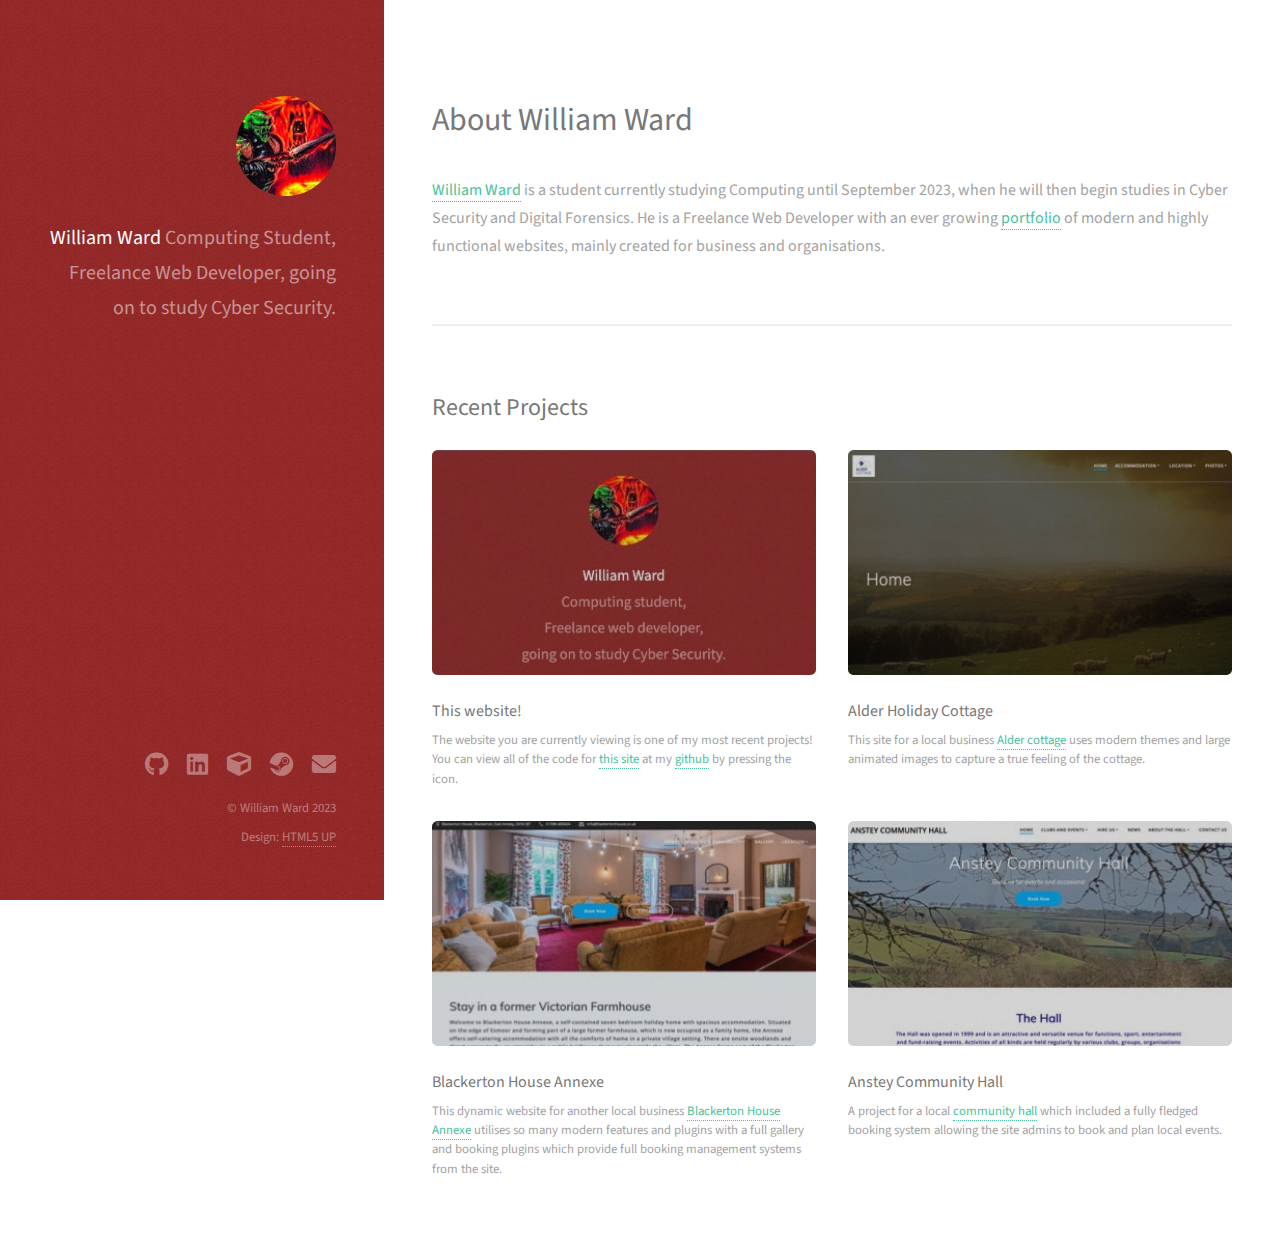
==== commit 393e4239: "FIx: Spelling errors in HTML" ====
--- a/index.html
+++ b/index.html
@@ -5,13 +5,15 @@
 		<meta charset="utf-8" />
 		<meta name="viewport" content="width=device-width, initial-scale=1, user-scalable=no" />
 		<link rel="stylesheet" href="assets/css/main.css" />
+	    <link rel="icon" type="image/x-icon" href="/images/icons/favicon.ico">
+
 	</head>
 	<body class="is-preload">
 
 		<!-- Header -->
 			<header id="header">
 				<div class="inner">
-					<a href="#" class="image avatar"><img src="images/avatar.jpg" alt="" /></a>
+					<a href="https://www.linkedin.com/in/william-ward-685737277/" target="_blank" class="image avatar"><img src="images/avatar.jpeg" alt="" /></a>
 					<h1><strong>William Ward</strong> <br />
 					Computing Student, <br />
 					Freelance Web Developer, <br />
@@ -27,7 +29,7 @@
 						<header class="major">
 							<h2>About William Ward</h2>
 						</header>
-						<p> <a href="https://www.linkedin.com/in/william-ward-685737277/" target="_blank" >William Ward</a> is a student currently studying Computing until September 2023, where then he will begin studies in Cyber Security and Digital forensics. He is a Freelance Web Developer with an ever growing <a href="#two">portfolio</a> of modern and highly functional websites, mainly created for business and organisations.</p>
+						<p> <a href="https://www.linkedin.com/in/william-ward-685737277/" target="_blank" >William Ward</a> is a student currently studying Computing until September 2023, when he will then begin studies in Cyber Security and Digital Forensics. He is a Freelance Web Developer with an ever growing <a href="#two">portfolio</a> of modern and highly functional websites, mainly created for business and organisations.</p>
 					</section>
 
 				<!-- Two -->
@@ -53,7 +55,7 @@
 							<article class="col-6 col-12-xsmall work-item">
 								<a href="images/fulls/full-anstey.jpeg" class="image fit thumb"><img src="images/thumbs/thumb-anstey.jpeg" alt="" /></a>
 								<h3>Anstey Community Hall</h3>
-								<p>A project for a local <a href="https://ansteycommunityhall.co.uk/" target="_blank">community hall</a> which included a fully fledged booking system allowing the site admins to book and plan local events. .</p>
+								<p>A project for a local <a href="https://ansteycommunityhall.co.uk/" target="_blank">community hall</a> which included a fully fledged booking system allowing the site admins to book and plan local events.</p>
 							</article>
 						</div>
 					</section>
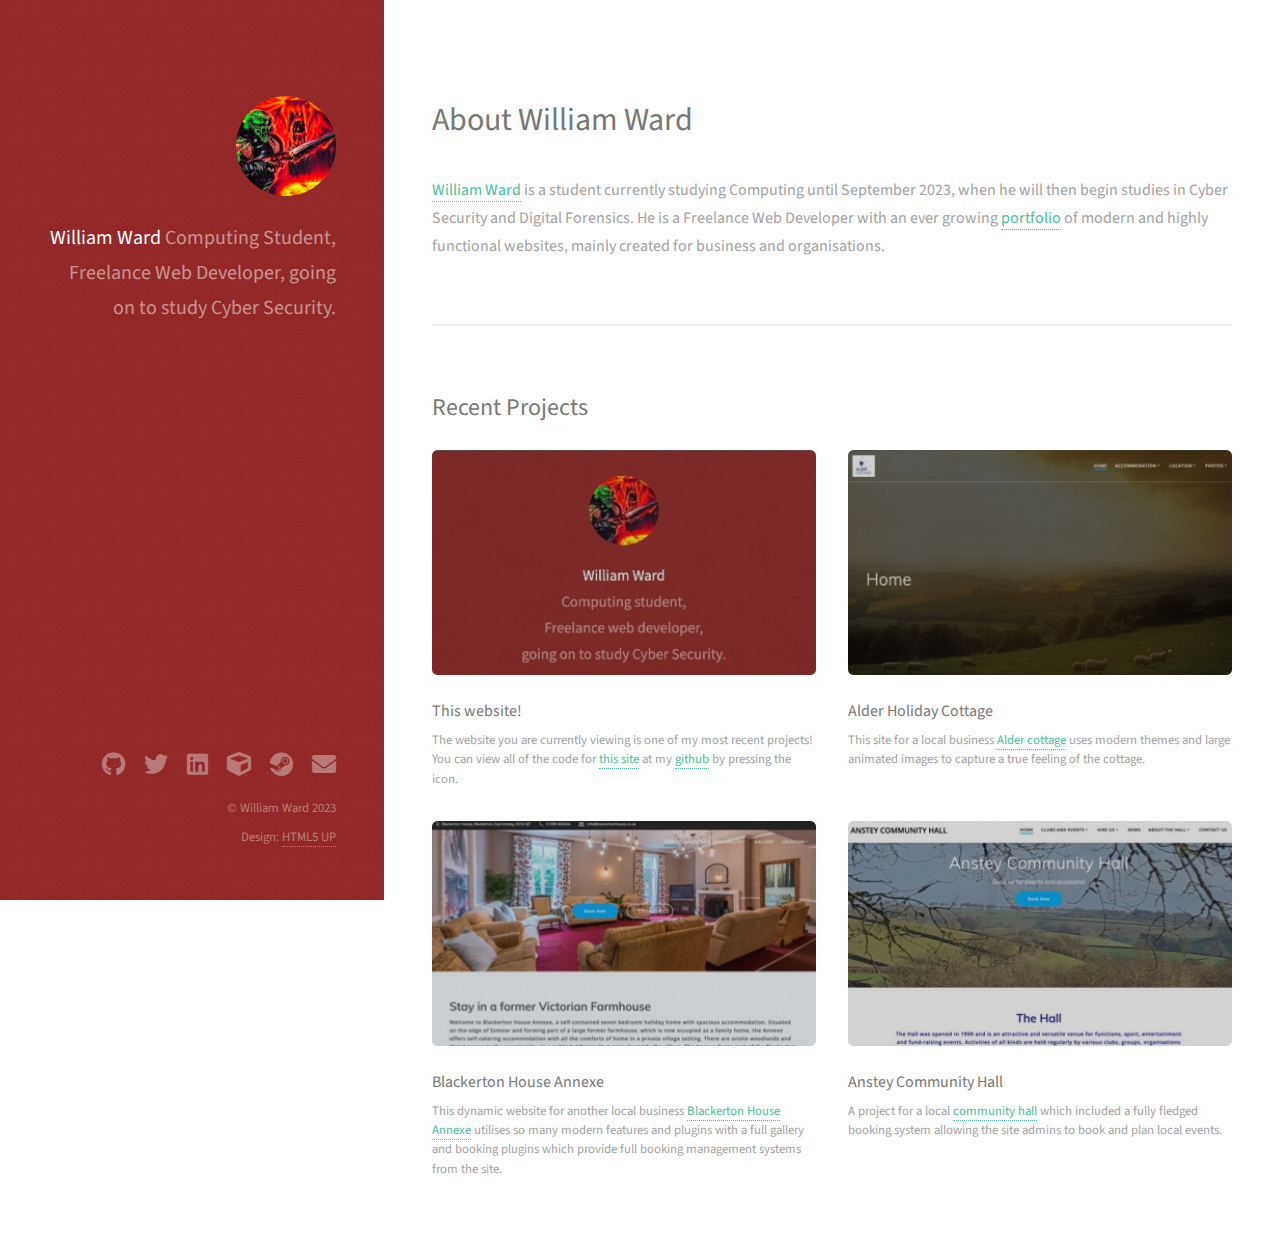
==== commit ba95bafa: "Update: Added Twitter" ====
--- a/index.html
+++ b/index.html
@@ -66,6 +66,7 @@
 					<script src="https://tryhackme.com/badge/921091"></script>
 					<ul class="icons">
 						<li><a href="https://github.com/GrandFalloutBoy" target="_blank"  class="icon brands fa-github"><span class="label">Github</span></a></li>
+						<li><a href="https://twitter.com/WillWard_" target="_blank"  class="icon brands fa-twitter"><span class="label">Twitter</span></a></li>
 						<li><a href="https://www.linkedin.com/in/william-ward-685737277/" target="_blank"  class="icon brands fa-linkedin"><span class="label">Linkedin</span></a></li>
 						<li><a href="https://app.hackthebox.com/profile/1517595" target="_blank"  class="icon solid fa-cube"><span class="label">HackTheBox</span></a></li>
 						<li><a href="https://steamcommunity.com/id/GrandFalloutBoy/" target="_blank"  class="icon brands fa-steam"><span class="label">Steam</span></a></li>
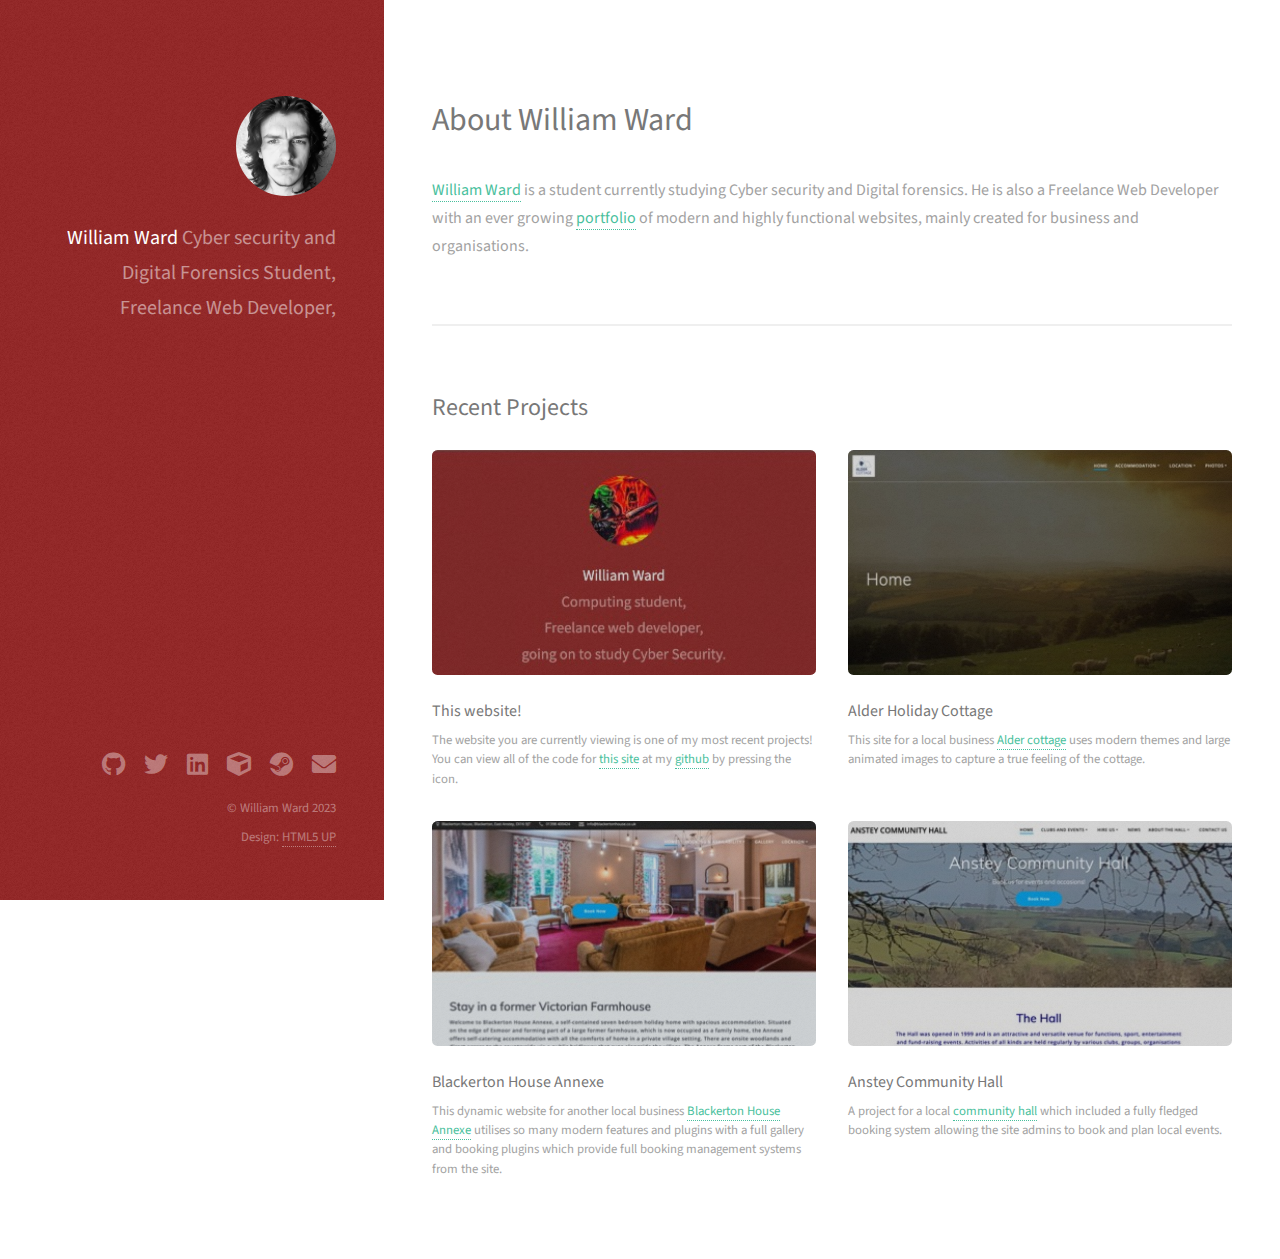
==== commit 7e451b81: "Update text" ====
--- a/index.html
+++ b/index.html
@@ -15,9 +15,9 @@
 				<div class="inner">
 					<a href="https://www.linkedin.com/in/william-ward-685737277/" target="_blank" class="image avatar"><img src="images/avatar.jpeg" alt="" /></a>
 					<h1><strong>William Ward</strong> <br />
-					Computing Student, <br />
+					Cyber security and Digital Forensics Student, <br />
 					Freelance Web Developer, <br />
-					going on to study Cyber Security.</h1>
+					</h1>
 				</div>
 			</header>
 
@@ -29,7 +29,7 @@
 						<header class="major">
 							<h2>About William Ward</h2>
 						</header>
-						<p> <a href="https://www.linkedin.com/in/william-ward-685737277/" target="_blank" >William Ward</a> is a student currently studying Computing until September 2023, when he will then begin studies in Cyber Security and Digital Forensics. He is a Freelance Web Developer with an ever growing <a href="#two">portfolio</a> of modern and highly functional websites, mainly created for business and organisations.</p>
+						<p> <a href="https://www.linkedin.com/in/william-ward-685737277/" target="_blank" >William Ward</a> is a student currently studying Cyber security and Digital forensics. He is also a Freelance Web Developer with an ever growing <a href="#two">portfolio</a> of modern and highly functional websites, mainly created for business and organisations.</p>
 					</section>
 
 				<!-- Two -->
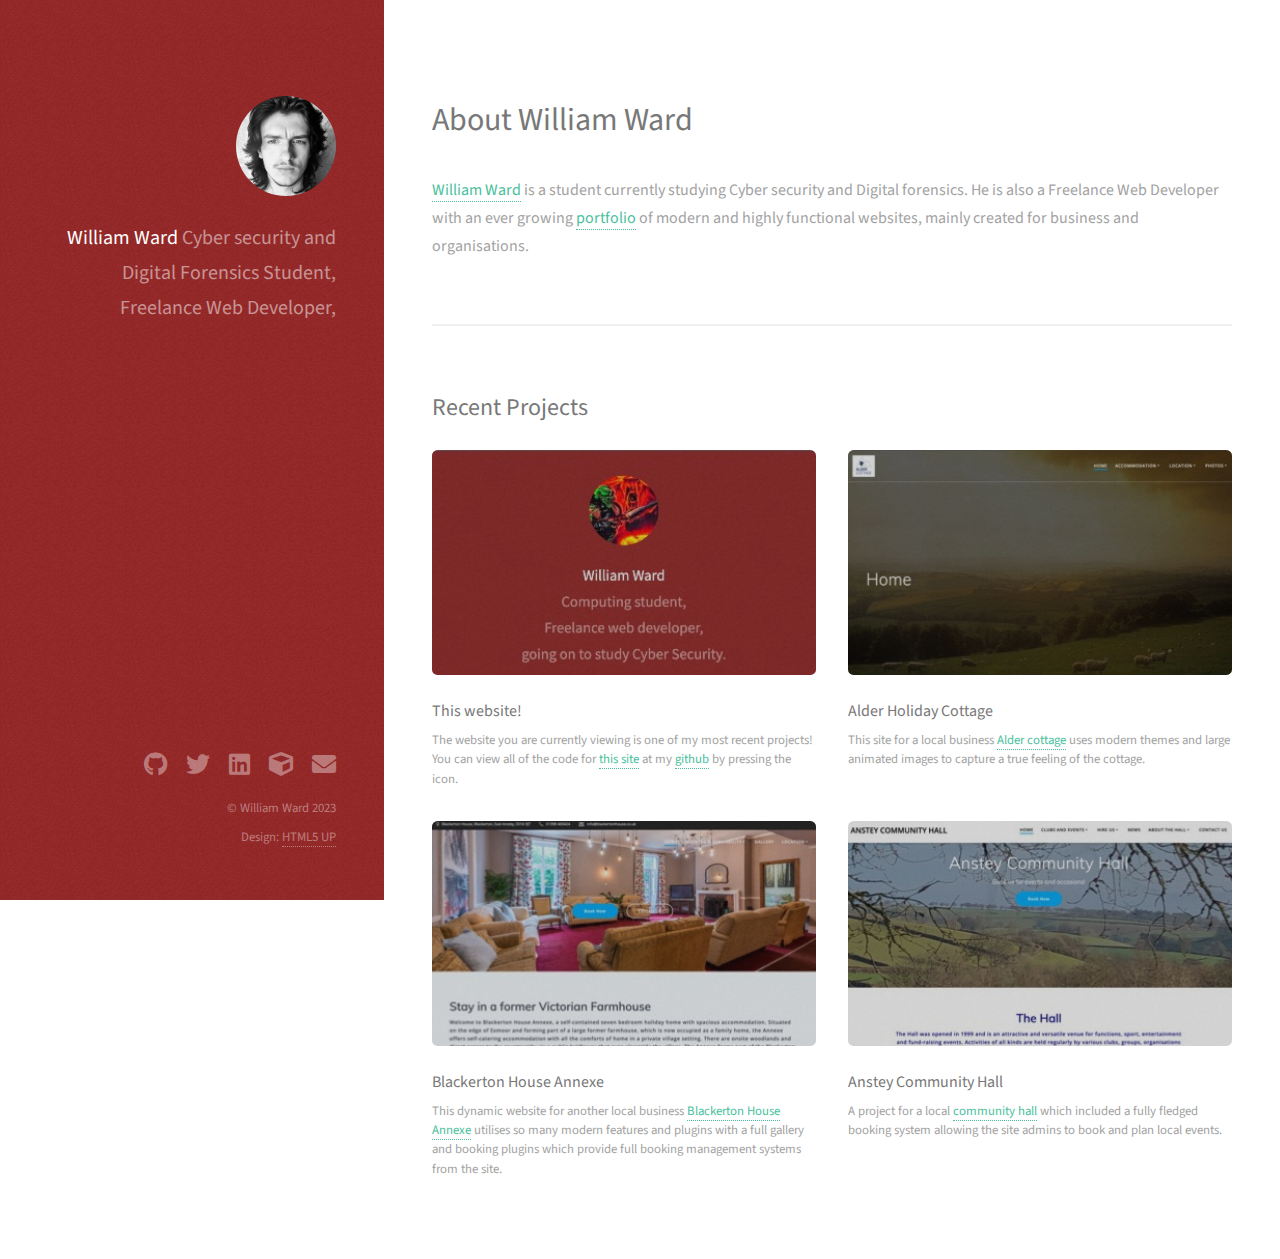
==== commit 8b5d04bf: "Remove steam icon" ====
--- a/index.html
+++ b/index.html
@@ -69,7 +69,6 @@
 						<li><a href="https://twitter.com/WillWard_" target="_blank"  class="icon brands fa-twitter"><span class="label">Twitter</span></a></li>
 						<li><a href="https://www.linkedin.com/in/william-ward-685737277/" target="_blank"  class="icon brands fa-linkedin"><span class="label">Linkedin</span></a></li>
 						<li><a href="https://app.hackthebox.com/profile/1517595" target="_blank"  class="icon solid fa-cube"><span class="label">HackTheBox</span></a></li>
-						<li><a href="https://steamcommunity.com/id/GrandFalloutBoy/" target="_blank"  class="icon brands fa-steam"><span class="label">Steam</span></a></li>
 						<li><a href="mailto:contact@willw.uk" target="_blank"  class="icon solid fa-envelope"><span class="label">Email</span></a></li>
 					</ul>
 					<ul class="copyright">
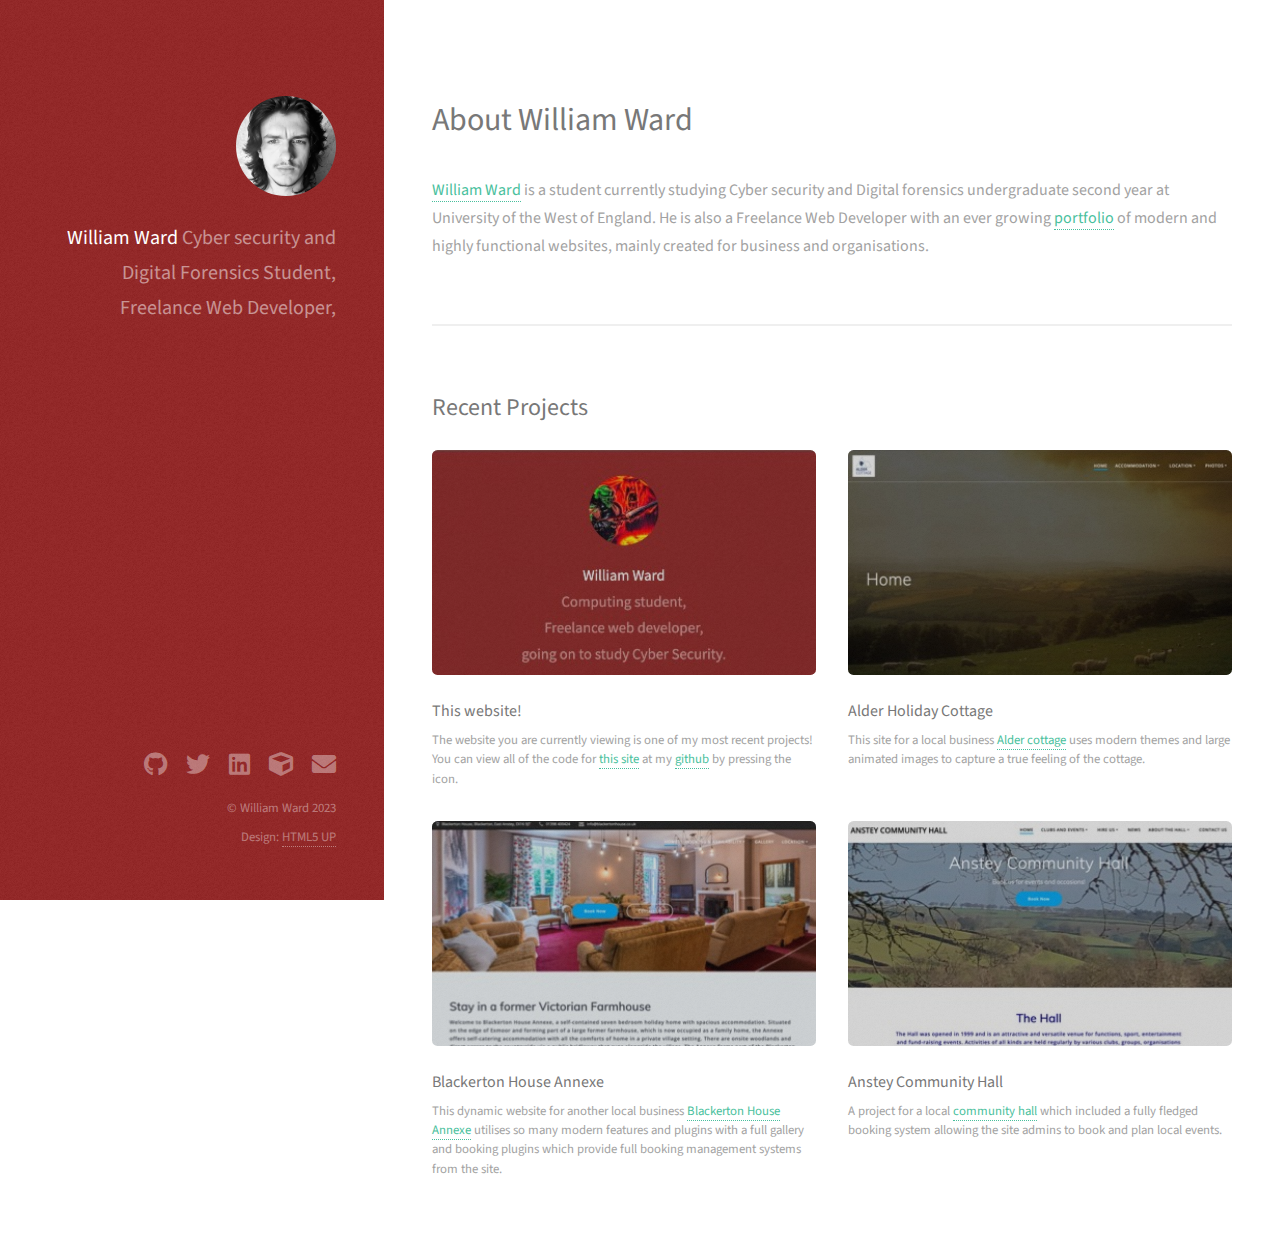
==== commit 82dc5bab: "Update" ====
--- a/index.html
+++ b/index.html
@@ -29,7 +29,7 @@
 						<header class="major">
 							<h2>About William Ward</h2>
 						</header>
-						<p> <a href="https://www.linkedin.com/in/william-ward-685737277/" target="_blank" >William Ward</a> is a student currently studying Cyber security and Digital forensics. He is also a Freelance Web Developer with an ever growing <a href="#two">portfolio</a> of modern and highly functional websites, mainly created for business and organisations.</p>
+						<p> <a href="https://www.linkedin.com/in/william-ward-685737277/" target="_blank" >William Ward</a> is a student currently studying Cyber security and Digital forensics undergraduate second year at University of the West of England. He is also a Freelance Web Developer with an ever growing <a href="#two">portfolio</a> of modern and highly functional websites, mainly created for business and organisations.</p>
 					</section>
 
 				<!-- Two -->
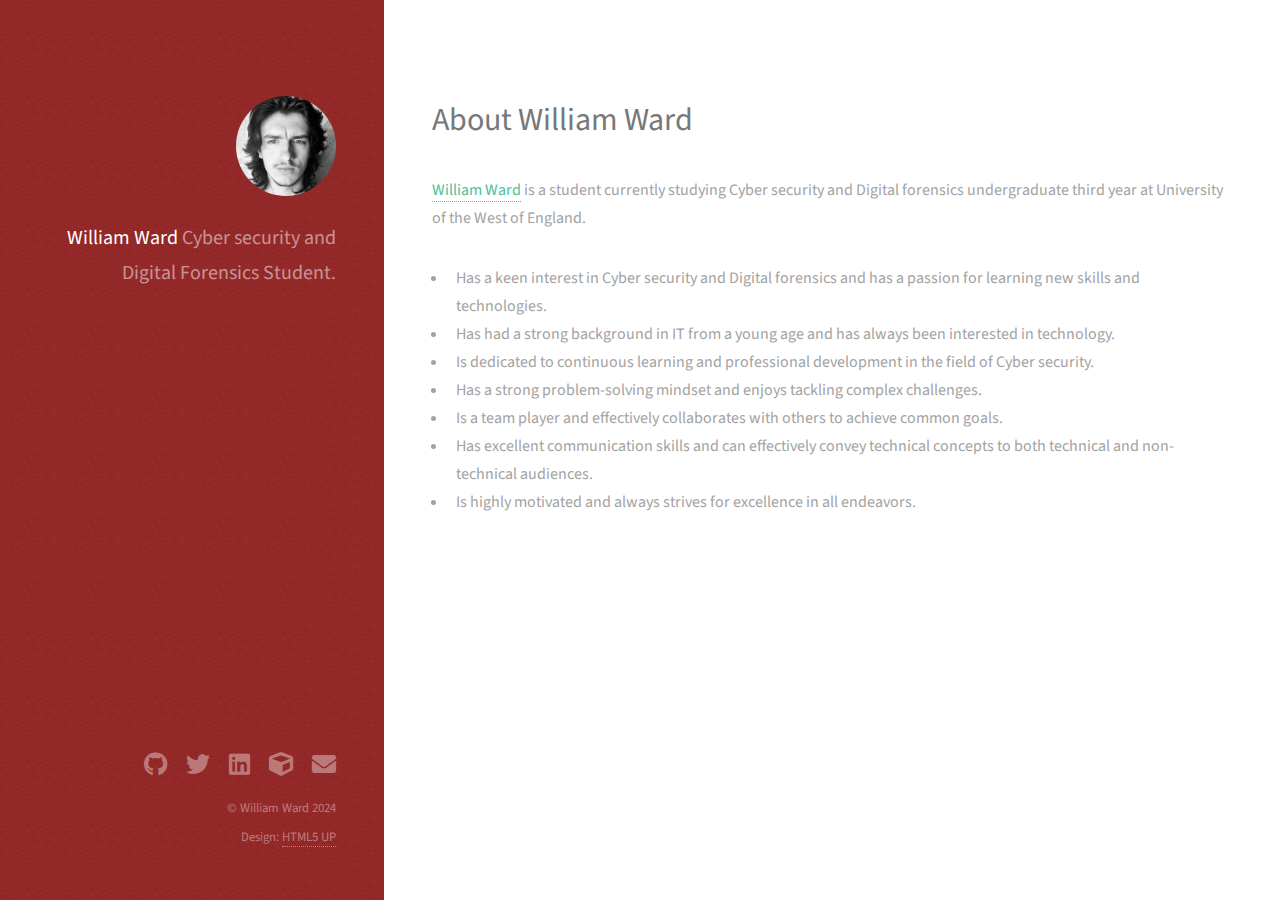
==== commit 7e50c6c8: "Updates to the site" ====
--- a/index.html
+++ b/index.html
@@ -15,8 +15,7 @@
 				<div class="inner">
 					<a href="https://www.linkedin.com/in/william-ward-685737277/" target="_blank" class="image avatar"><img src="images/avatar.jpeg" alt="" /></a>
 					<h1><strong>William Ward</strong> <br />
-					Cyber security and Digital Forensics Student, <br />
-					Freelance Web Developer, <br />
+					Cyber security and Digital Forensics Student. <br />
 					</h1>
 				</div>
 			</header>
@@ -29,36 +28,19 @@
 						<header class="major">
 							<h2>About William Ward</h2>
 						</header>
-						<p> <a href="https://www.linkedin.com/in/william-ward-685737277/" target="_blank" >William Ward</a> is a student currently studying Cyber security and Digital forensics undergraduate second year at University of the West of England. He is also a Freelance Web Developer with an ever growing <a href="#two">portfolio</a> of modern and highly functional websites, mainly created for business and organisations.</p>
+						<p> <a href="https://www.linkedin.com/in/william-ward-685737277/" target="_blank" >William Ward</a> is a student currently studying Cyber security and Digital forensics undergraduate third year at University of the West of England. </p>
+						<ul>
+						<li>Has a keen interest in Cyber security and Digital forensics and has a passion for learning new skills and technologies.</li>
+						<li>Has had a strong background in IT from a young age and has always been interested in technology.</li>
+						<li>Is dedicated to continuous learning and professional development in the field of Cyber security.</li>
+						<li>Has a strong problem-solving mindset and enjoys tackling complex challenges.</li>
+						<li>Is a team player and effectively collaborates with others to achieve common goals.</li>
+						<li>Has excellent communication skills and can effectively convey technical concepts to both technical and non-technical audiences.</li>
+						<li>Is highly motivated and always strives for excellence in all endeavors.</li>
+						</ul>
 					</section>
 
 				<!-- Two -->
-					<section id="two">
-						<h2>Recent Projects</h2>
-						<div class="row">
-							<article class="col-6 col-12-xsmall work-item">
-								<a href="images/fulls/full-thissite.jpeg" class="image fit thumb"><img src="images/thumbs/thumb-thissite.jpg" alt="This website" /></a>
-								<h3>This website!</h3>
-								<p>The website you are currently viewing is one of my most recent projects!<br />
-								You can view all of the code for <a href="https://github.com/GrandFalloutBoy/site.will" target="_blank" >this site</a> at my <a href="https://github.com/GrandFalloutBoy" target="_blank" >github</a> by pressing the icon. </p>
-							</article>
-							<article class="col-6 col-12-xsmall work-item">
-								<a href="images/fulls/full-alder.jpeg" class="image fit thumb"><img src="images/thumbs/thumb-alder.jpeg" alt="" /></a>
-								<h3>Alder Holiday Cottage</h3>
-								<p>This site for a local business <a href="https://alder-cottage.co.uk/" target="_blank" >Alder cottage</a> uses modern themes and large animated images to capture a true feeling of the cottage.</p>
-							</article>
-							<article class="col-6 col-12-xsmall work-item">
-								<a href="images/fulls/full-blackerton.jpeg" class="image fit thumb"><img src="images/thumbs/thumb-blackerton.jpeg" alt="" /></a>
-								<h3>Blackerton House Annexe</h3>
-								<p>This dynamic website for another local business <a href="https://blackertonhouse.co.uk/" target="_blank" >Blackerton House Annexe</a> utilises so many modern features and plugins with a full gallery and booking plugins which provide full booking management systems from the site.</p>
-							</article>
-							<article class="col-6 col-12-xsmall work-item">
-								<a href="images/fulls/full-anstey.jpeg" class="image fit thumb"><img src="images/thumbs/thumb-anstey.jpeg" alt="" /></a>
-								<h3>Anstey Community Hall</h3>
-								<p>A project for a local <a href="https://ansteycommunityhall.co.uk/" target="_blank">community hall</a> which included a fully fledged booking system allowing the site admins to book and plan local events.</p>
-							</article>
-						</div>
-					</section>
 			</div>
 		<!-- Footer -->
 			<footer id="footer">
@@ -72,7 +54,7 @@
 						<li><a href="mailto:contact@willw.uk" target="_blank"  class="icon solid fa-envelope"><span class="label">Email</span></a></li>
 					</ul>
 					<ul class="copyright">
-						<li>&copy; William Ward 2023</li><li>Design: <a href="http://html5up.net" target="_blank" >HTML5 UP</a></li>
+						<li>&copy; William Ward 2024</li><li>Design: <a href="http://html5up.net" target="_blank" >HTML5 UP</a></li>
 					</ul>
 				</div>
 			</footer>
